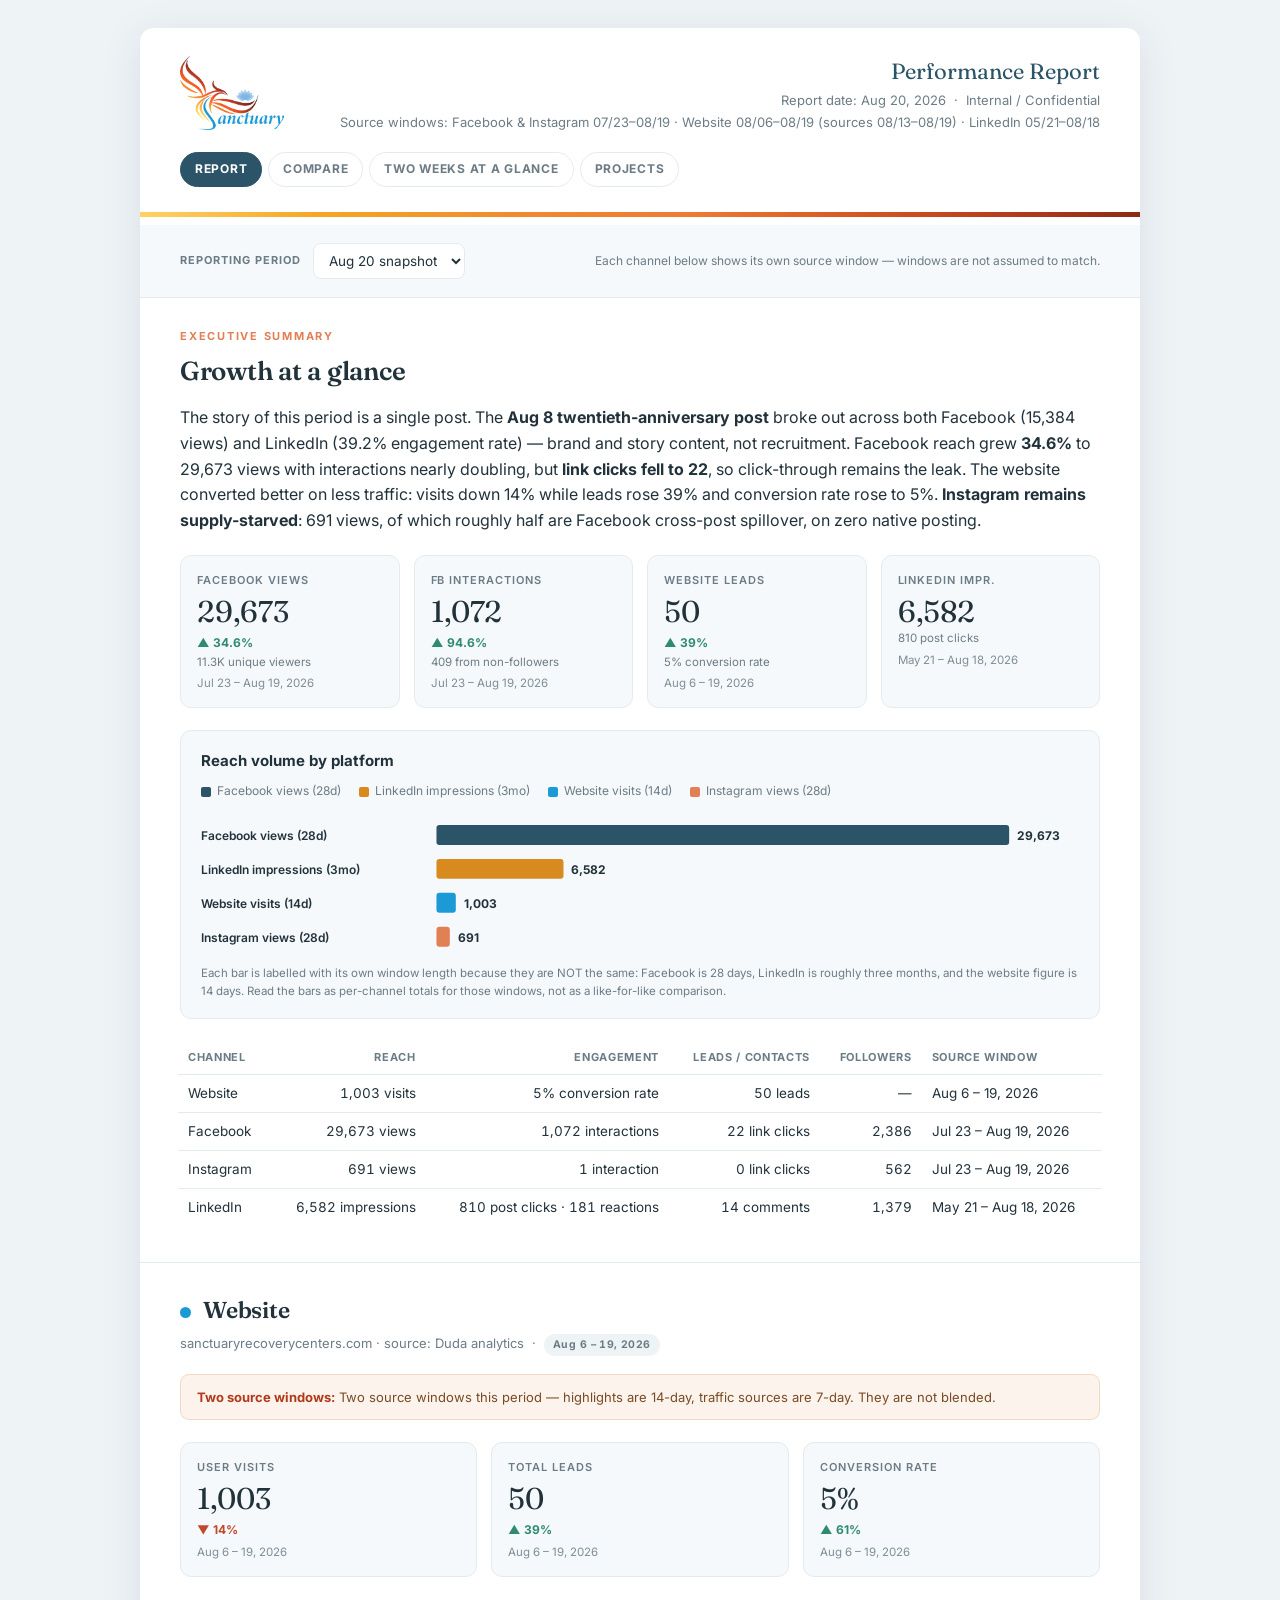
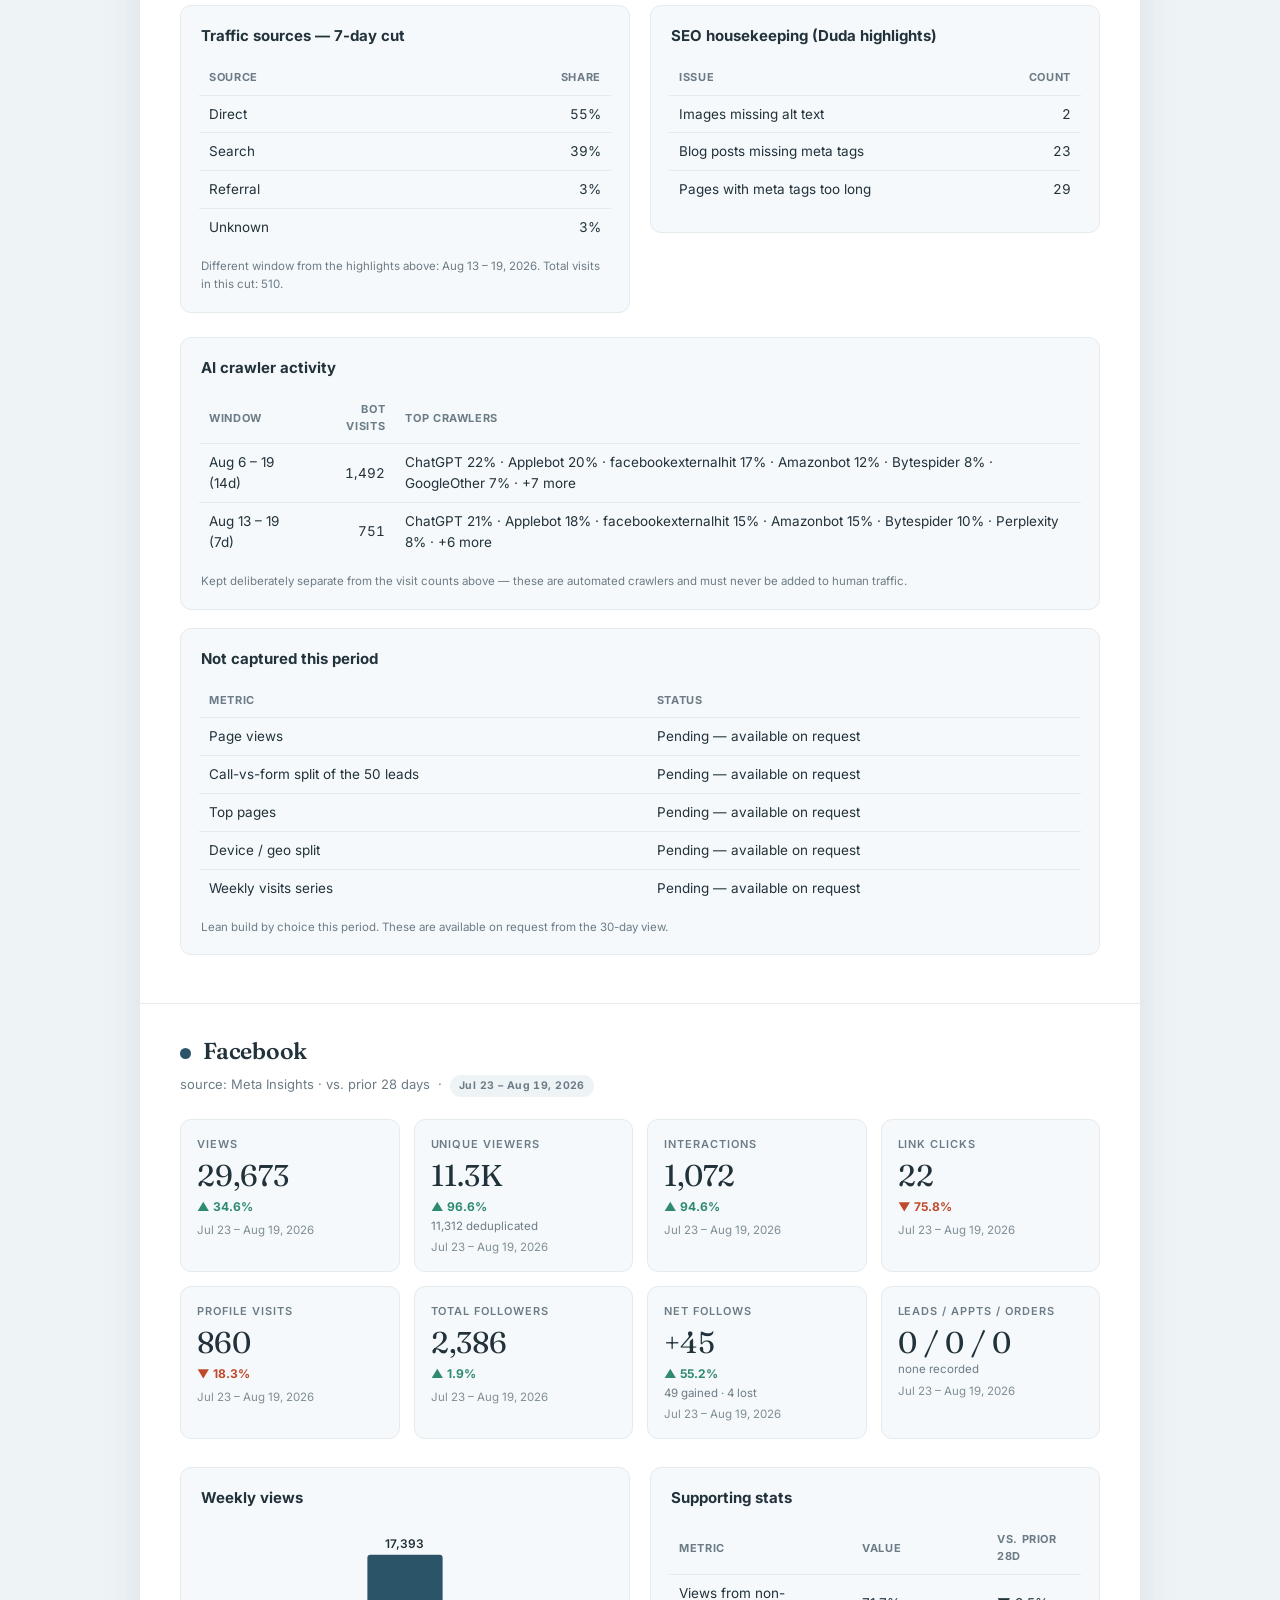
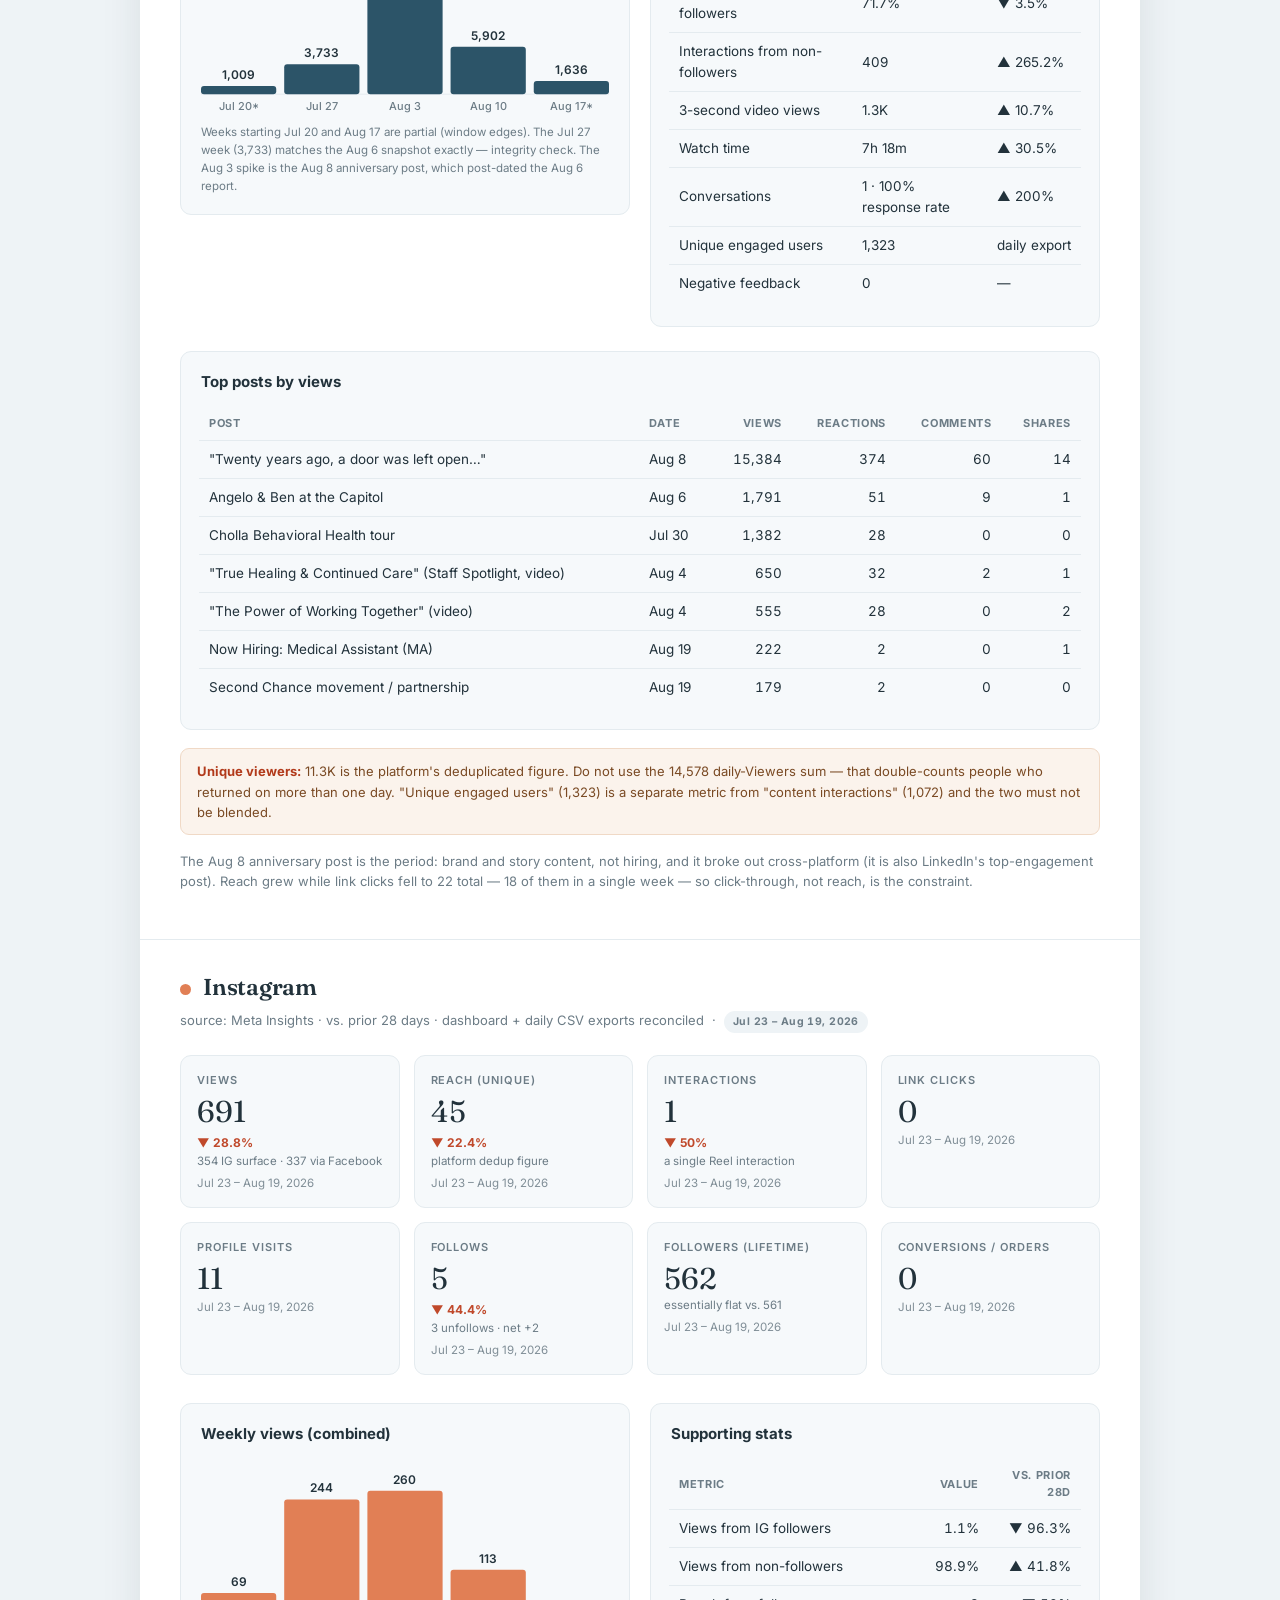
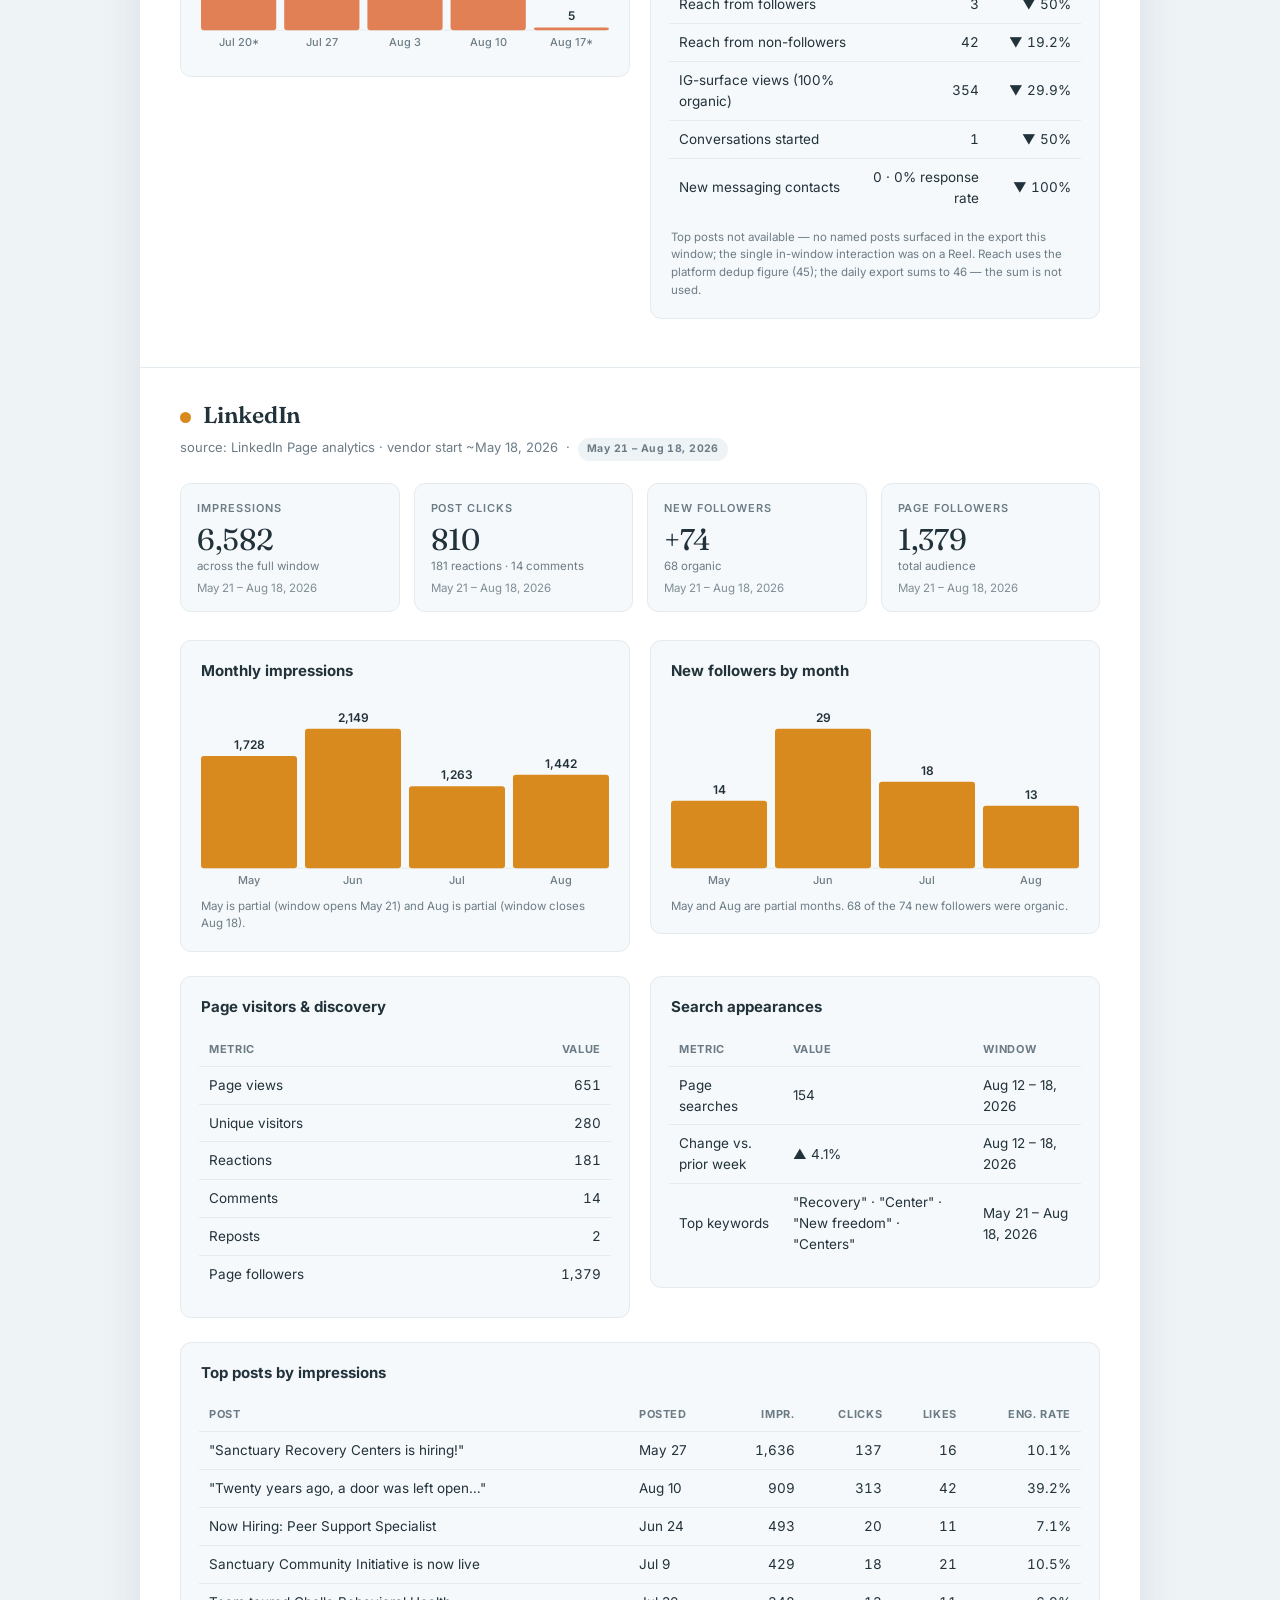
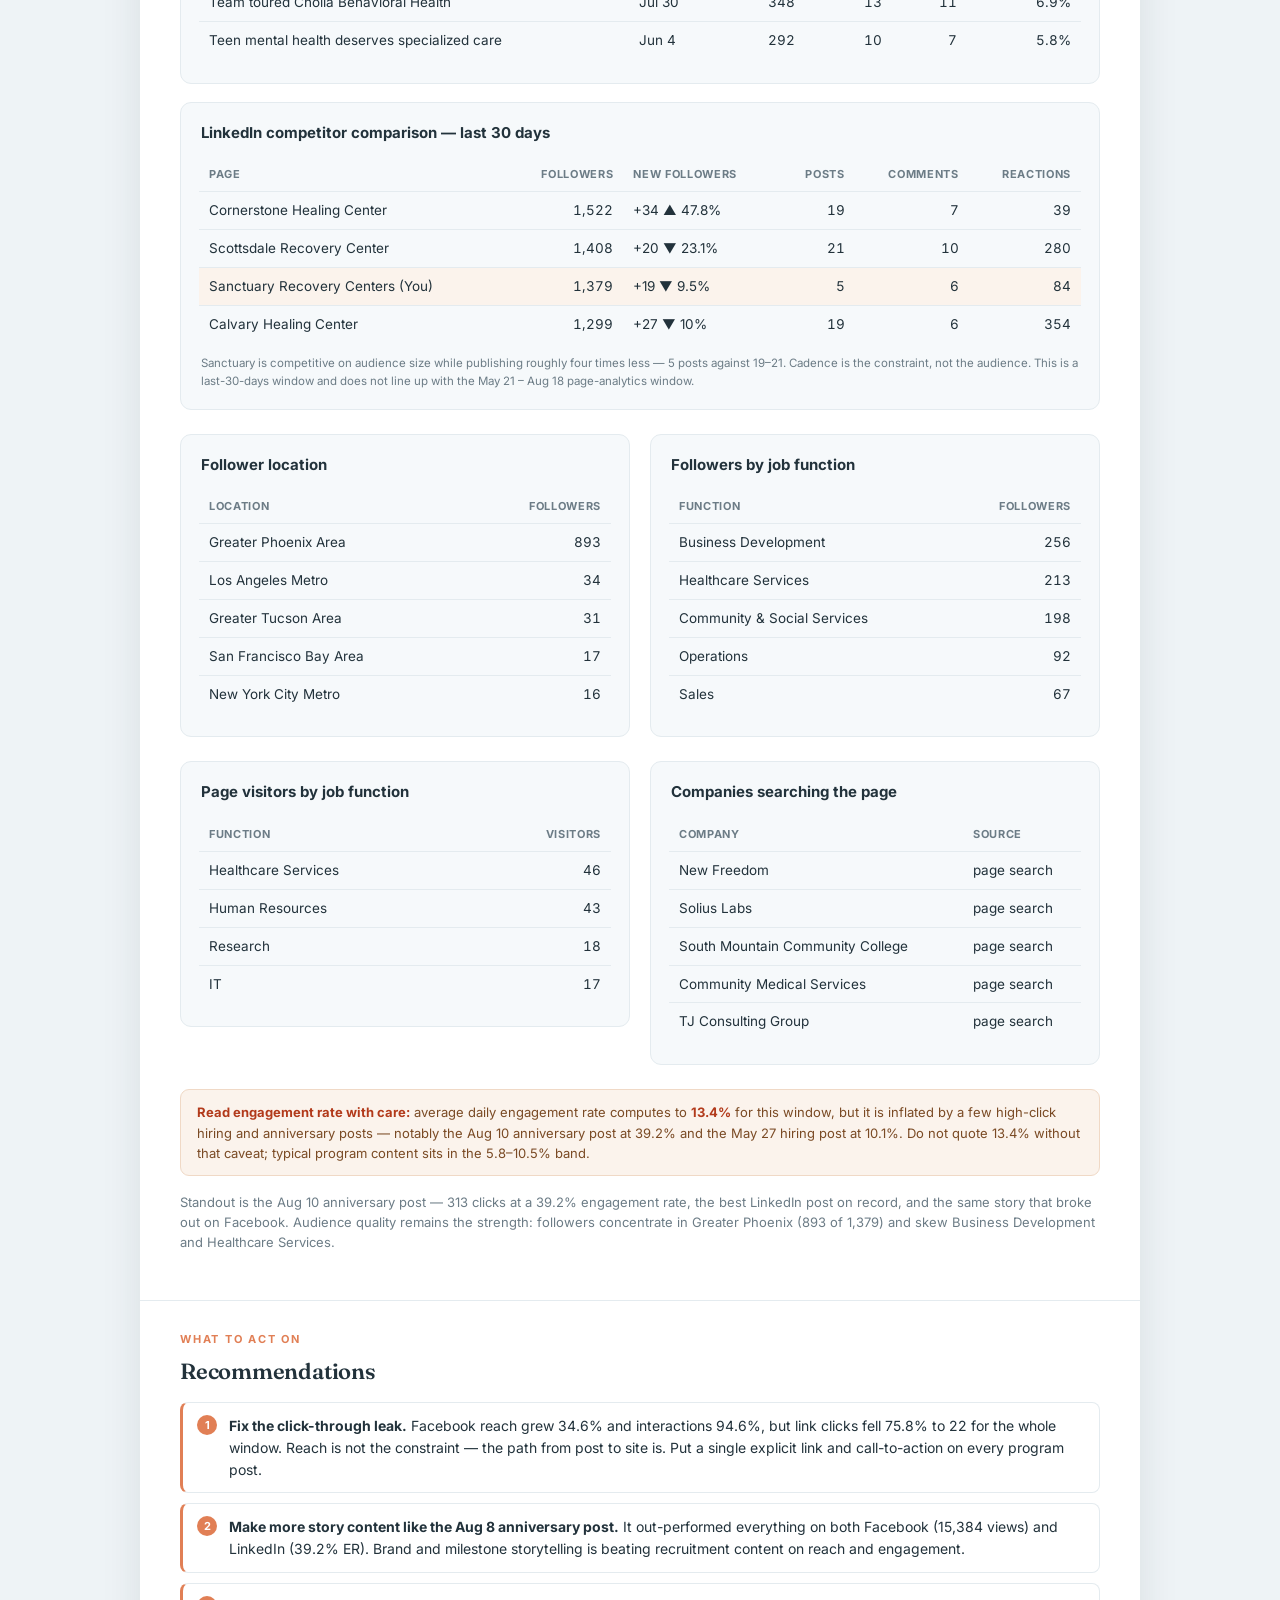
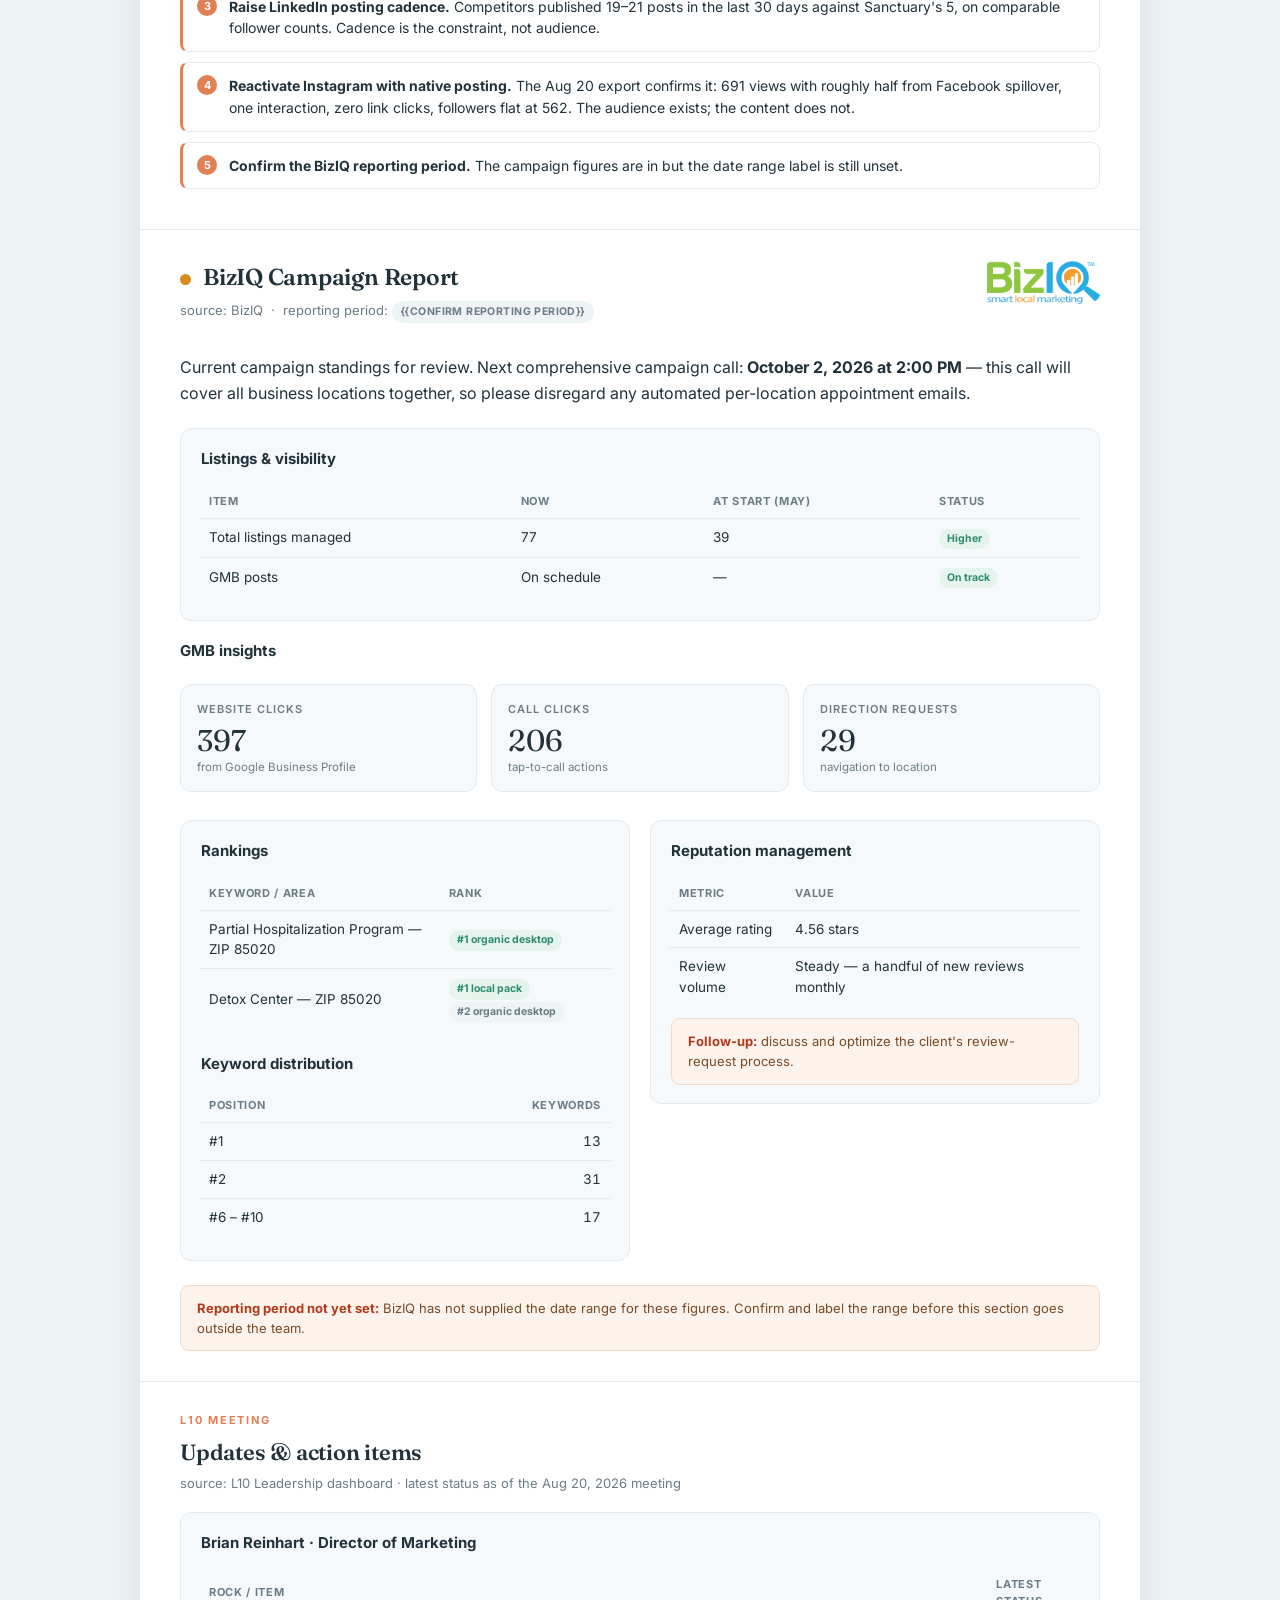
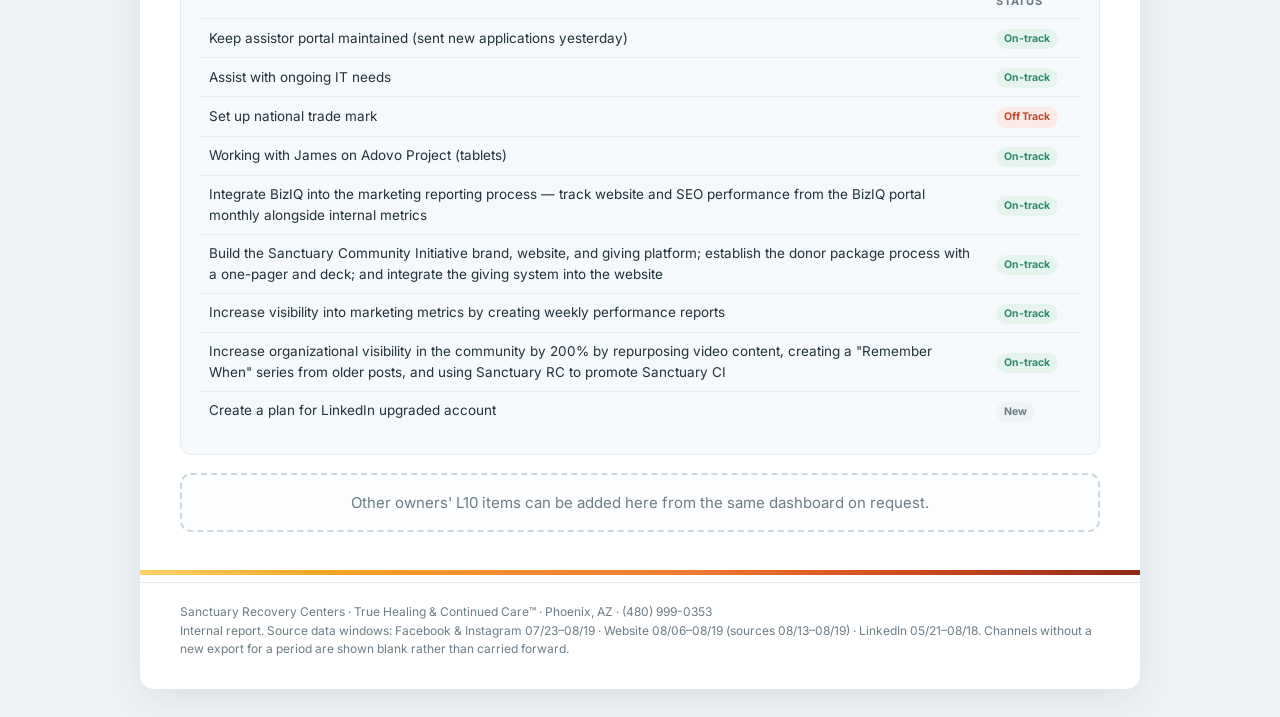
==== index.html @ 56aa2cde "Initial commit" ====
<!DOCTYPE html>
<html lang="en"><head><meta charset="utf-8">
<meta name="viewport" content="width=device-width, initial-scale=1">
<title>Sanctuary Recovery Centers — Performance Report</title>
<link rel="preconnect" href="https://fonts.googleapis.com">
<link href="https://fonts.googleapis.com/css2?family=Fraunces:opsz,wght@9..144,500;9..144,600&family=Inter:wght@400;500;600;700&display=swap" rel="stylesheet">
<link rel="stylesheet" href="report.css">
</head>
<body><div class="sheet" id="sheet"></div>
<script src="data.js"></script>
<script src="ui.js"></script>
<script>
/* ── channel section renderers ───────────────────────────────────────── */
function renderWebsite(c) {
  var meta = CHANNEL_META.website;
  if (!c.measured) { return mutedSection('website', c); }
  var s = '<section>' + sechead(meta.name, meta.color, c.source, c.window) +
    (c.windowNote ? '<div class="warn" style="margin:0 0 16px"><b>Two source windows:</b> ' + esc(c.windowNote) + '</div>' : '') +
    kpis(c.kpis, c.kpis.length === 3 ? 3 : null);

  if (c.weekly) {
    s += grid2(
      card(c.weekly.title, vbar(c.weekly.series, meta.color, chartW(true)), c.weekly.note),
      card(c.sources.title, table(c.sources.head, c.sources.rows), c.sources.note)
    );
  } else {
    s += grid2(
      card(c.sources.title, table(c.sources.head, c.sources.rows), c.sources.note),
      card(c.seo.title, table(c.seo.head, c.seo.rows))
    );
  }
  if (c.topPages) { s += card(c.topPages.title, table(c.topPages.head, c.topPages.rows)); }
  if (c.crawlers) { s += card(c.crawlers.title, table(c.crawlers.head, c.crawlers.rows), c.crawlers.note); }
  if (c.pending) {
    s += card('Not captured this period',
      table(['Metric', 'Status'], c.pending.map(function (x) { return [x, 'Pending — available on request']; })),
      c.pendingNote);
  }
  if (c.footnote) { s += '<p class="sub">' + c.footnote + '</p>'; }
  return s + '</section>';
}

function renderFacebook(c) {
  var meta = CHANNEL_META.facebook;
  if (!c.measured) { return mutedSection('facebook', c); }
  var s = '<section>' + sechead(meta.name, meta.color, c.source, c.window) + kpis(c.kpis);

  s += grid2(
    card(c.weekly.title, vbar(c.weekly.series, meta.color, chartW(true)), c.weekly.note),
    c.formats
      ? card(c.formats.title, hbar(c.formats.series, { barX: c.formats.barX, color: meta.color, W: chartW(true) }), c.formats.note)
      : card(c.supporting.title, table(c.supporting.head, c.supporting.rows))
  );
  s += c.peers
    ? grid2(card(c.topPosts.title, table(c.topPosts.head, c.topPosts.rows)),
            card(c.peers.title, table(c.peers.head, c.peers.rows), c.peers.note))
    : card(c.topPosts.title, table(c.topPosts.head, c.topPosts.rows));
  if (c.warn) { s += '<div class="warn">' + c.warn + '</div>'; }
  if (c.footnote) { s += '<p class="sub" style="margin-top:16px">' + c.footnote + '</p>'; }
  return s + '</section>';
}

function renderInstagram(c) {
  var meta = CHANNEL_META.instagram;
  if (!c.measured) { return mutedSection('instagram', c); }
  return '<section>' + sechead(meta.name, meta.color, c.source, c.window) +
    kpis(c.kpis) +
    grid2(
      card(c.weekly.title, vbar(c.weekly.series, meta.color, chartW(true))),
      card(c.viewSources.title, table(c.viewSources.head, c.viewSources.rows), c.viewSources.note)
    ) +
  '</section>';
}

function renderLinkedIn(c) {
  var meta = CHANNEL_META.linkedin;
  if (!c.measured) { return mutedSection('linkedin', c); }
  var s = '<section>' + sechead(meta.name, meta.color, c.source, c.window) + kpis(c.kpis);

  if (c.weekly) {
    s += grid2(card(c.weekly.title, vbar(c.weekly.series, meta.color, chartW(true)), c.weekly.note),
               card(c.visitors.title, table(c.visitors.head, c.visitors.rows)));
  } else if (c.monthly) {
    s += grid2(card(c.monthly.title, vbar(c.monthly.series, meta.color, chartW(true)), c.monthly.note),
               card(c.monthlyFollowers.title, vbar(c.monthlyFollowers.series, meta.color, chartW(true)), c.monthlyFollowers.note));
    s += grid2(card(c.visitors.title, table(c.visitors.head, c.visitors.rows)),
               card(c.search.title, table(c.search.head, c.search.rows)));
  }

  s += card(c.topPosts.title, table(c.topPosts.head, c.topPosts.rows));

  if (c.showCompetitors) {
    s += card(COMPETITORS.title + ' — ' + COMPETITORS.window,
      table(COMPETITORS.head, COMPETITORS.rows, { highlight: COMPETITORS.youIndex }),
      COMPETITORS.note);
  }

  if (c.industry) {
    s += grid2(card(c.industry.title, table(c.industry.head, c.industry.rows)),
               card(c.location.title, table(c.location.head, c.location.rows)));
  } else {
    s += grid2(card(c.location.title, table(c.location.head, c.location.rows)),
               card(c.jobFunction.title, table(c.jobFunction.head, c.jobFunction.rows)));
    s += grid2(card(c.visitorFunction.title, table(c.visitorFunction.head, c.visitorFunction.rows)),
               card(c.searchingCompanies.title, table(c.searchingCompanies.head, c.searchingCompanies.rows)));
  }
  if (c.warn) { s += '<div class="warn">' + c.warn + '</div>'; }
  if (c.footnote) { s += '<p class="sub" style="margin-top:16px">' + c.footnote + '</p>'; }
  return s + '</section>';
}

function mutedSection(key, c) {
  var meta = CHANNEL_META[key];
  return '<section class="muted">' +
    '<div class="sechead"><span class="dot" style="background:' + meta.color + '"></span><h2>' + meta.name + '</h2></div>' +
    '<p class="sub">' + (c.pending ? 'Verified export pending' : 'No export available for this reporting period') + '</p>' +
    (c.pending ? pendingExport(c.plannedWindow, c.lastWindow) : noExport(c.lastWindow)) +
  '</section>';
}

/* ── executive summary ───────────────────────────────────────────────── */
function renderSummary(snap) {
  var s = snap.summary;
  var legend = '<div class="legend">';
  s.reach.forEach(function (d) { legend += '<span><i style="background:' + d.color + '"></i>' + esc(d.label) + '</span>'; });
  legend += '</div>';

  return '<section>' +
    '<div class="eyebrow">Executive summary</div>' +
    '<h2 style="font-size:26px;margin:6px 0 0">Growth at a glance</h2>' +
    '<p class="lead">' + s.lead + '</p>' +
    kpis(s.kpis) +
    '<div class="card"><h3>Reach volume by platform</h3>' + legend + hbar(s.reach, { barX: 150, W: chartW(false) }) +
      (s.reachNote ? '<p class="note" style="font-size:11.5px;color:var(--muted);margin:6px 0 0">' + s.reachNote + '</p>' : '') +
    '</div>' +
    table(s.rollup.head, s.rollup.rows, { numeric: function (i) { return i > 0 && i < 5; } }) +
  '</section>';
}

function renderRecommendations(snap) {
  var s = '<section><div class="eyebrow">What to act on</div>' +
          '<h2 style="font-size:22px;margin:6px 0 14px">Recommendations</h2><ol class="flags">';
  snap.recommendations.forEach(function (r) { s += '<li>' + r + '</li>'; });
  return s + '</ol></section>';
}

/* ── BizIQ campaign report (vendor report — not period-scoped) ───────── */
function renderBizIQ() {
  var B = BIZIQ;
  return '<section>' +
  '<div style="display:flex;align-items:flex-start;justify-content:space-between;gap:20px;flex-wrap:wrap">' +
    '<div>' +
      '<div class="sechead"><span class="dot" style="background:var(--gold)"></span><h2>' + esc(B.title) + '</h2></div>' +
      '<p class="sub">' + esc(B.source) + ' &nbsp;·&nbsp; reporting period: <span class="win-chip">' + esc(B.window) + '</span></p>' +
    '</div>' +
    '<img src="logo.png" alt="BizIQ — smart local marketing" style="height:44px;width:auto;display:block;flex:0 0 auto">' +
  '</div>' +
  '<p class="lead">' + B.intro + '</p>' +
  card(B.listings.title, table(B.listings.head, B.listings.rows)) +
  '<h3 style="font-size:15px;margin:18px 0 0;font-family:Inter,sans-serif;font-weight:700;letter-spacing:0">GMB insights</h3>' +
  kpis(B.gmb, 3) +
  grid2(
    '<div class="card"><h3>' + esc(B.rankings.title) + '</h3>' +
      table(B.rankings.head, B.rankings.rows, { numeric: function () { return false; } }) +
      '<h3 style="margin-top:16px">' + esc(B.distribution.title) + '</h3>' +
      table(B.distribution.head, B.distribution.rows) +
    '</div>',
    '<div class="card"><h3>' + esc(B.reputation.title) + '</h3>' +
      table(B.reputation.head, B.reputation.rows) +
      '<div class="warn">' + B.followUp + '</div>' +
    '</div>'
  ) +
  '<div class="warn">' + B.warn + '</div>' +
  '</section>';
}

function renderL10() {
  return '<section><div class="eyebrow">L10 meeting</div>' +
    '<h2 style="font-size:22px;margin:6px 0 4px">Updates &amp; action items</h2>' +
    '<p class="sub">' + esc(L10.source) + '</p>' +
    card(L10.owner, table(L10.head, L10.rows, { numeric: function () { return false; } })) +
    '<div class="placeholder" style="padding:16px">Other owners\' L10 items can be added here from the same dashboard on request.</div>' +
  '</section>';
}

/* ── period selector + full render ───────────────────────────────────── */
function periodBar(currentId) {
  var s = '<div class="periodbar"><label for="period">Reporting period</label>' +
          '<select id="period" aria-label="Reporting period">';
  REPORT_ORDER.forEach(function (id) {
    s += '<option value="' + id + '"' + (id === currentId ? ' selected' : '') + '>' + esc(REPORTS[id].label) + '</option>';
  });
  s += '</select><span class="meta">Each channel below shows its own source window — windows are not assumed to match.</span></div>';
  return s;
}

function render(id) {
  _current = id;
  var snap = REPORTS[id];
  var ch = snap.channels;
  document.getElementById('sheet').innerHTML =
    pageHeader('Performance Report',
      'Report date: ' + esc(snap.reportDate) + ' &nbsp;·&nbsp; Internal / Confidential',
      'Source windows: ' + esc(snap.dataLine), 'report') +
    periodBar(id) +
    renderSummary(snap) +
    renderWebsite(ch.website) +
    renderFacebook(ch.facebook) +
    renderInstagram(ch.instagram) +
    renderLinkedIn(ch.linkedin) +
    renderRecommendations(snap) +
    renderBizIQ() +
    renderL10() +
    pageFooter(snap.dataLine);

  applyDataLabels();
  document.getElementById('period').addEventListener('change', function () {
    render(this.value);
    document.getElementById('period').focus();
  });
  document.title = 'Sanctuary Recovery Centers — ' + snap.label;
}

var _current = REPORT_ORDER[0], _w = 0, _t;
function renderCurrent() { _w = chartW(false); render(_current); }
window.addEventListener('resize', function () {
  clearTimeout(_t);
  _t = setTimeout(function () { if (chartW(false) !== _w) { renderCurrent(); } }, 180);
});
renderCurrent();
</script>
</body></html>
---- report.css ----
:root{--blue:#1C9AD6;--teal:#2C5468;--coral:#E17F55;--gold:#D98A1F;--ink:#22323B;--muted:#6C7C86;--line:#E4EBEF;--paper:#F6F9FB}
*{box-sizing:border-box}
body{margin:0;background:#eef3f6;color:var(--ink);
 font-family:Inter,-apple-system,BlinkMacSystemFont,"Segoe UI",Roboto,sans-serif;
 font-size:15px;line-height:1.55;-webkit-font-smoothing:antialiased}
.sheet{max-width:1000px;margin:28px auto;background:#fff;border-radius:14px;overflow:hidden;
 box-shadow:0 8px 40px rgba(34,50,59,.10)}
h1,h2,h3{font-family:Fraunces,Georgia,"Times New Roman",serif;font-weight:600;letter-spacing:-.01em}
.phoenix{height:5px;border:0;
 background:linear-gradient(90deg,#FFD166 0%,#F5A623 18%,#F08A2E 38%,#EE7A33 55%,#D65521 72%,#B23A1B 88%,#8C2A14 100%);
 background-size:100% 100%}
/* header */
header{padding:26px 40px 20px;display:flex;align-items:center;justify-content:space-between;gap:24px;flex-wrap:wrap}
header img{height:74px;width:auto}
.rtitle{text-align:right}
.rtitle .k{font-family:Fraunces,serif;font-size:22px;color:var(--teal)}
.rtitle .s{color:var(--muted);font-size:13px;margin-top:2px}
.eyebrow{text-transform:uppercase;letter-spacing:.16em;font-size:11px;font-weight:700;color:var(--coral)}
/* sections */
section{padding:30px 40px}
section+section{border-top:1px solid var(--line)}
.sechead{display:flex;align-items:baseline;gap:12px;margin:0 0 4px}
.sechead h2{font-size:23px;margin:0}
.dot{width:11px;height:11px;border-radius:50%;display:inline-block}
.sub{color:var(--muted);font-size:13px;margin:0 0 18px}
p.lead{font-size:16px;line-height:1.6;margin:14px 0 22px}
/* kpi cards */
.kpis{display:grid;grid-template-columns:repeat(4,1fr);gap:14px;margin:22px 0}
.kpi{background:var(--paper);border:1px solid var(--line);border-radius:11px;padding:16px 16px 14px}
.kpi .lab{font-size:11px;text-transform:uppercase;letter-spacing:.09em;color:var(--muted);font-weight:600}
.kpi .num{font-family:Fraunces,serif;font-size:30px;line-height:1.1;margin:6px 0 2px}
.chg{font-size:12px;font-weight:700}
.kpi .note{font-size:11.5px;color:var(--muted)}
/* charts */
.chart{width:100%;height:auto;display:block;margin:6px 0 4px}
.bval{font:600 12px Inter,sans-serif;fill:var(--ink)}
.blab{font:500 11px Inter,sans-serif;fill:var(--muted)}
.hlab{font:600 12px Inter,sans-serif;fill:var(--ink)}
.hval{font:700 12px Inter,sans-serif;fill:var(--ink)}
.card{background:var(--paper);border:1px solid var(--line);border-radius:11px;padding:18px 20px;margin:6px 0 18px}
.card h3{font-size:15px;margin:0 0 10px;font-family:Inter,sans-serif;font-weight:700;letter-spacing:0}
.grid2{display:grid;grid-template-columns:1fr 1fr;gap:20px;align-items:start}
/* tables */
table{width:100%;border-collapse:collapse;font-size:13.5px;margin:4px 0 6px}
th,td{text-align:left;padding:8px 10px;border-bottom:1px solid var(--line)}
th{font-size:11px;text-transform:uppercase;letter-spacing:.06em;color:var(--muted);font-weight:700}
td.n,th.n{text-align:right;font-variant-numeric:tabular-nums}
tr:last-child td{border-bottom:0}
.tw{overflow-x:auto;-webkit-overflow-scrolling:touch;margin:0 -2px}
tbody tr:hover{background:#fafcfd}
.tag{display:inline-block;font-size:10.5px;font-weight:700;padding:2px 8px;border-radius:20px}
.tag.hi{background:#e6f4ee;color:#2E8B6F} .tag.lo{background:#fbeae6;color:#C0492B} .tag.eq{background:#eef3f6;color:var(--muted)}
/* callouts */
.flags{list-style:none;padding:0;margin:8px 0 0;counter-reset:f}
.flags li{position:relative;padding:12px 14px 12px 46px;border:1px solid var(--line);border-left:3px solid var(--coral);
 border-radius:8px;margin-bottom:10px;background:#fff;font-size:14px}
.flags li::before{counter-increment:f;content:counter(f);position:absolute;left:14px;top:12px;
 width:20px;height:20px;border-radius:50%;background:var(--coral);color:#fff;font:700 11px Inter;display:flex;align-items:center;justify-content:center}
.warn{background:#fbf3ec;border:1px solid #f0d9c6;border-radius:9px;padding:12px 16px;font-size:13px;color:#7a4a24;margin-top:6px}
.warn b{color:#B23A1B}
.legend{display:flex;gap:18px;font-size:12px;color:var(--muted);margin:2px 0 14px}
.legend span{display:inline-flex;align-items:center;gap:6px}
.legend i{width:10px;height:10px;border-radius:2px;display:inline-block}
.placeholder{border:2px dashed #cbd8df;border-radius:11px;padding:26px;text-align:center;color:var(--muted);background:#fbfdfe}
footer{padding:20px 40px 30px;color:var(--muted);font-size:12px;border-top:1px solid var(--line)}
@media (max-width:720px){.kpis{grid-template-columns:1fr 1fr;gap:10px}.grid2{grid-template-columns:1fr}section,header{padding-left:20px;padding-right:20px}header{justify-content:flex-start}header img{height:60px}.rtitle{text-align:left}h2{font-size:21px !important}p.lead{font-size:15px}/* tables: never clip; scroll horizontally, no cramped wrapping */.tw table{white-space:nowrap;width:auto;min-width:100%}th,td{padding:8px 11px;font-size:12.5px}.kpi .num{font-size:26px}}@media (max-width:400px){.kpis{grid-template-columns:1fr}}

@media(max-width:560px){
 .tw{overflow:visible;margin:0}
 table,tbody,tr,td{display:block;width:100%}
 thead{position:absolute;left:-9999px}
 tr{border:1px solid var(--line);border-radius:9px;margin:0 0 10px;background:#fff;overflow:hidden}
 td{display:flex;justify-content:space-between;gap:14px;align-items:baseline;text-align:right;
    border:0;border-bottom:1px solid var(--line);padding:9px 14px;font-size:13px;white-space:normal}
 td:last-child{border-bottom:0}
 td::before{content:attr(data-label);font-weight:700;color:var(--muted);text-transform:uppercase;
    font-size:10px;letter-spacing:.05em;text-align:left;flex:0 0 auto;align-self:center}
 td:not([data-label])::before{content:""}
}
@media print{body{background:#fff}.sheet{box-shadow:none;margin:0;max-width:none}section{break-inside:avoid}}

/* ── multi-period site additions ─────────────────────────────── */
/* top nav */
.topnav{display:flex;gap:6px;align-items:center;padding:0 40px 18px;flex-wrap:wrap}
.topnav a{font-size:12px;font-weight:700;letter-spacing:.06em;text-transform:uppercase;text-decoration:none;
 color:var(--muted);padding:7px 14px;border-radius:20px;border:1px solid var(--line);background:#fff}
.topnav a:hover{color:var(--teal);border-color:#cfdbe2}
.topnav a[aria-current="page"]{color:#fff;background:var(--teal);border-color:var(--teal)}
/* period selector */
.periodbar{display:flex;align-items:center;gap:12px;flex-wrap:wrap;padding:18px 40px;
 background:var(--paper);border-bottom:1px solid var(--line)}
.periodbar label{font-size:11px;text-transform:uppercase;letter-spacing:.09em;color:var(--muted);font-weight:700}
select{font-family:inherit;font-size:13.5px;color:var(--ink);background:#fff;border:1px solid var(--line);
 border-radius:8px;padding:8px 11px;min-width:150px;max-width:100%}
select:focus{outline:2px solid var(--blue);outline-offset:1px}
.periodbar .meta{font-size:12px;color:var(--muted);margin-left:auto}
/* "no new export" muted state */
.noexport{border:2px dashed #cbd8df;border-radius:11px;padding:22px 24px;background:#fbfdfe;color:var(--muted);font-size:13.5px}
.noexport b{display:block;color:var(--teal);font-size:14px;margin-bottom:4px;font-weight:700}
.noexport .win{font-variant-numeric:tabular-nums}
section.muted .sechead h2{color:var(--muted)}
section.muted .dot{opacity:.35}
/* source-window chip shown per channel */
.win-chip{display:inline-block;font-size:10.5px;font-weight:700;letter-spacing:.04em;padding:3px 9px;border-radius:20px;
 background:#eef3f6;color:var(--muted);font-variant-numeric:tabular-nums;white-space:nowrap}
/* compare page controls */
.controls{display:grid;grid-template-columns:repeat(3,1fr);gap:14px;margin:6px 0 4px}
.controls .f{display:flex;flex-direction:column;gap:6px}
.controls label{font-size:11px;text-transform:uppercase;letter-spacing:.09em;color:var(--muted);font-weight:700}
.pointpick{display:flex;flex-wrap:wrap;gap:8px;margin:14px 0 2px}
.pointpick .p{display:inline-flex;align-items:center;gap:7px;font-size:12.5px;background:#fff;border:1px solid var(--line);
 border-radius:20px;padding:6px 12px;cursor:pointer;user-select:none}
.pointpick .p input{accent-color:var(--blue);margin:0}
.pointpick .p.on{border-color:var(--blue);box-shadow:0 0 0 1px var(--blue) inset}
.empty{border:2px dashed #cbd8df;border-radius:11px;padding:26px;text-align:center;color:var(--muted);background:#fbfdfe;font-size:13.5px}
@media (max-width:720px){
 .topnav,.periodbar{padding-left:20px;padding-right:20px}
 .periodbar .meta{margin-left:0;flex-basis:100%}
 .controls{grid-template-columns:1fr}
}

/* ── touch targets ─────────────────────────────────────────────────────
   Touch devices and narrow viewports get 44px-minimum hit areas.        */
@media (max-width:720px), (pointer:coarse) {
  select{min-height:44px;padding:10px 12px;font-size:15px}  /* 15px avoids iOS zoom-on-focus */
  .topnav a{min-height:44px;display:inline-flex;align-items:center;padding:0 16px}
  .pointpick .p{min-height:44px;padding:0 15px;font-size:13.5px}
  .pointpick .p input{width:19px;height:19px}
  .periodbar{padding-top:14px;padding-bottom:14px}
  .periodbar label{flex:0 0 100%}
  .periodbar select{flex:1 1 auto}
}
/* charts render 1:1, so never let one be upscaled past its natural size */
.chart{max-width:100%}

/* ── project tracker ─────────────────────────────────────────────────── */
.addform{display:grid;grid-template-columns:2fr 1fr 1fr 1fr 1fr auto;gap:12px;align-items:end}
.addform .f{display:flex;flex-direction:column;gap:6px}
.addform label{font-size:11px;text-transform:uppercase;letter-spacing:.09em;color:var(--muted);font-weight:700}
.addform input[type=text]{font-family:inherit;font-size:13.5px;color:var(--ink);background:#fff;
 border:1px solid var(--line);border-radius:8px;padding:9px 11px;width:100%}
.addform input[type=text]:focus{outline:2px solid var(--blue);outline-offset:1px}
.btn{font-family:inherit;font-size:13px;font-weight:700;color:#fff;background:var(--teal);border:0;
 border-radius:8px;padding:10px 20px;cursor:pointer;min-height:40px}
.btn:hover{background:#234353}
.btn.ghost{background:transparent;color:#C0492B;border:1px solid var(--line);padding:5px 11px;min-height:0;font-size:11px}
.btn.ghost:hover{background:#fbeae6}
.statsel{font-size:12px;padding:5px 8px;min-width:0;min-height:0;border-radius:7px}
.chips{display:flex;gap:10px;flex-wrap:wrap;margin:14px 0 4px}
.chips .c{font-size:12px;font-weight:700;padding:5px 12px;border-radius:20px;background:var(--paper);border:1px solid var(--line);color:var(--muted)}
@media (max-width:720px), (pointer:coarse){
 .addform{grid-template-columns:1fr}
 .addform input[type=text]{min-height:44px;font-size:15px}
 .btn{min-height:44px}
 .statsel{min-height:38px}
}

/* importance tags */
.tag.hot{background:#fbeae6;color:#C0492B}
.tag.med{background:#fdf3e0;color:#B06F14}
.tag.cold{background:#e8f4fb;color:#17739E}
input[type=date].statsel{font-family:inherit;color:var(--ink);background:#fff;border:1px solid var(--line)}
.addform input[type=date]{font-family:inherit;font-size:13.5px;color:var(--ink);background:#fff;
 border:1px solid var(--line);border-radius:8px;padding:8px 11px;width:100%}
@media (max-width:720px), (pointer:coarse){.addform input[type=date]{min-height:44px;font-size:15px}}
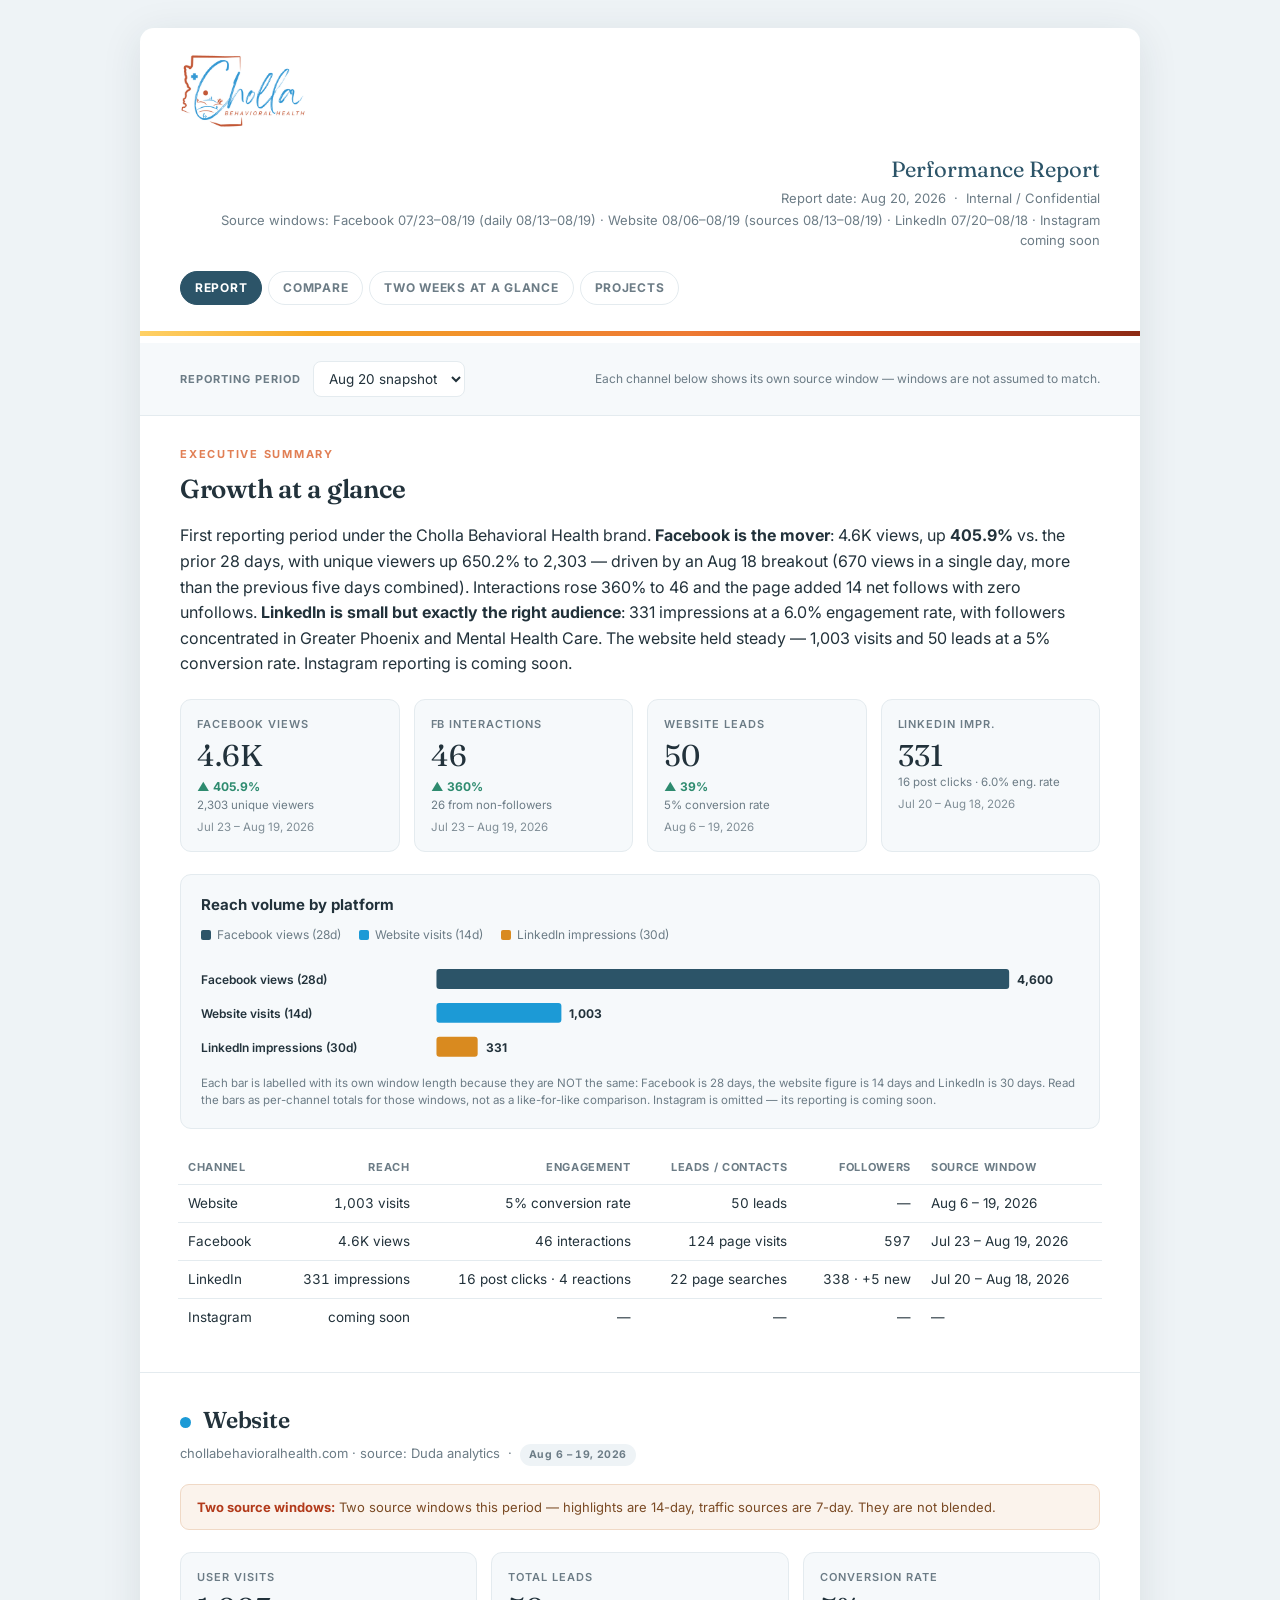
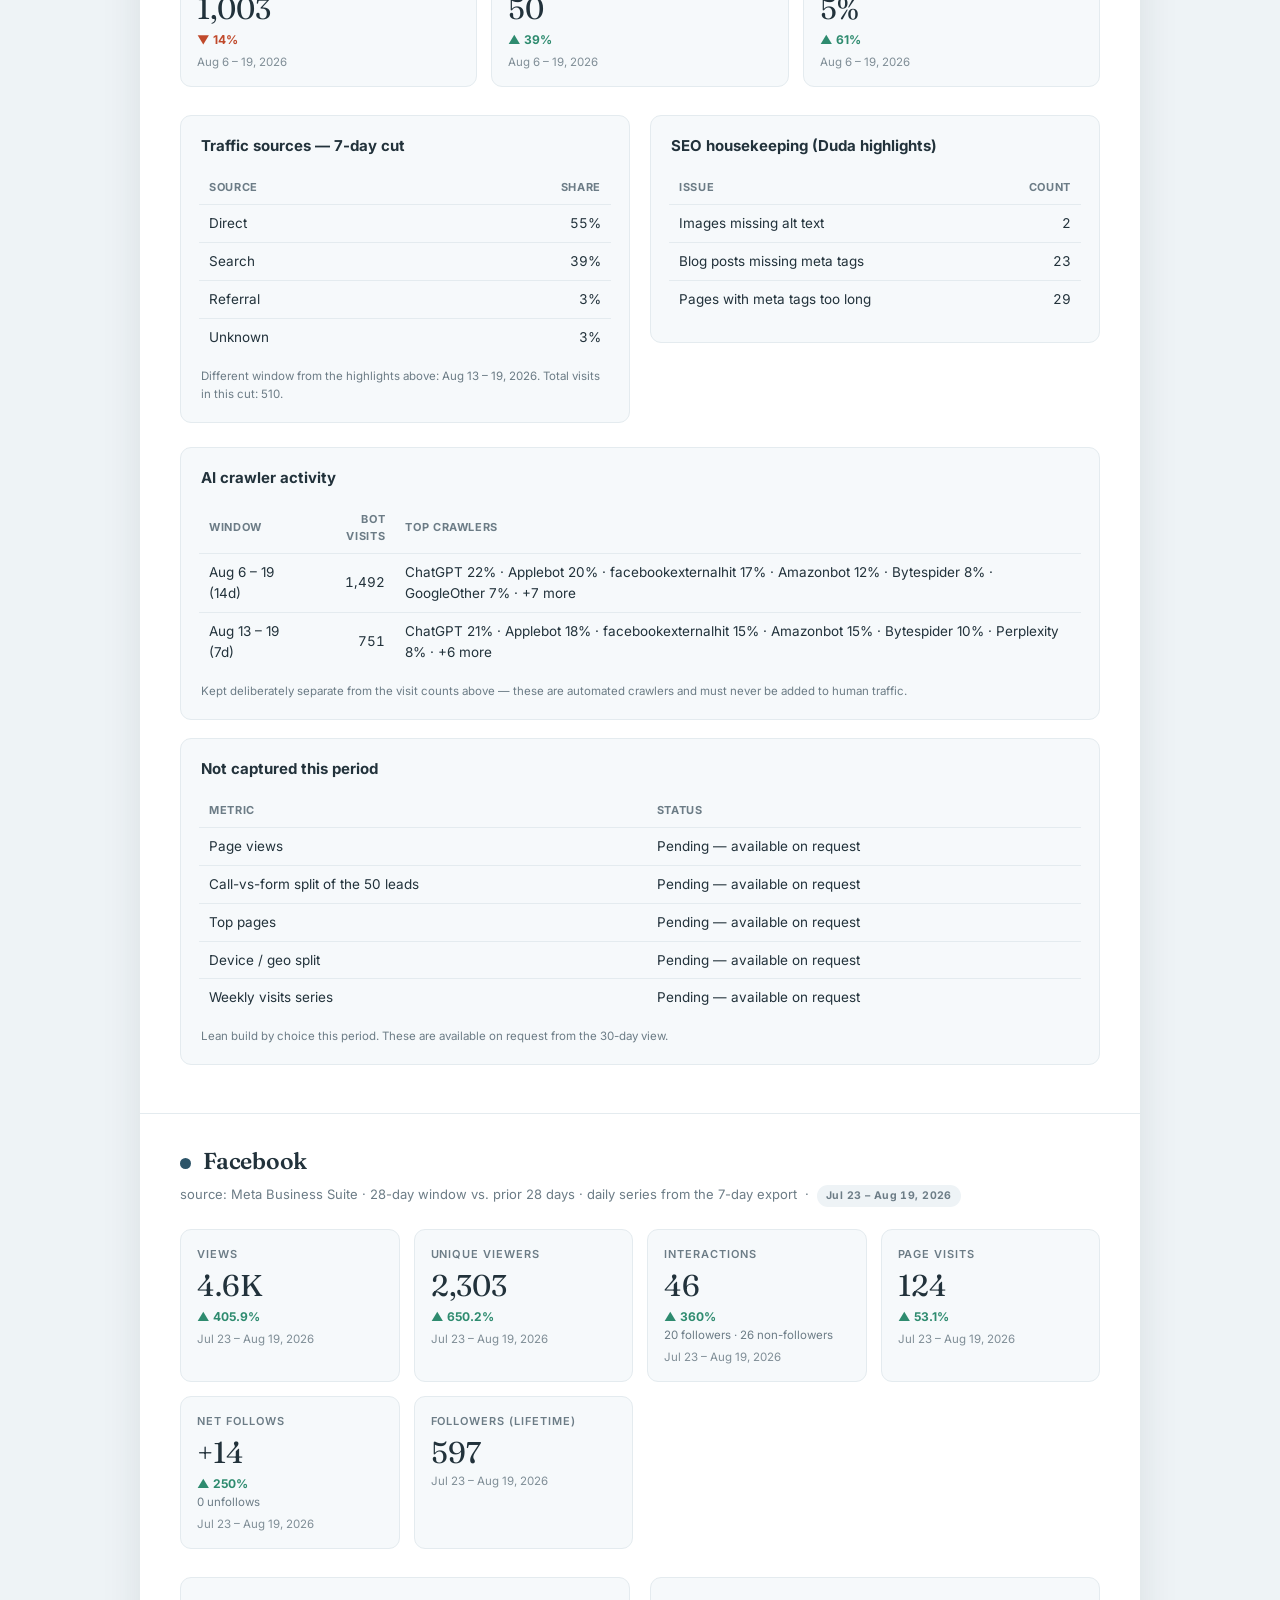
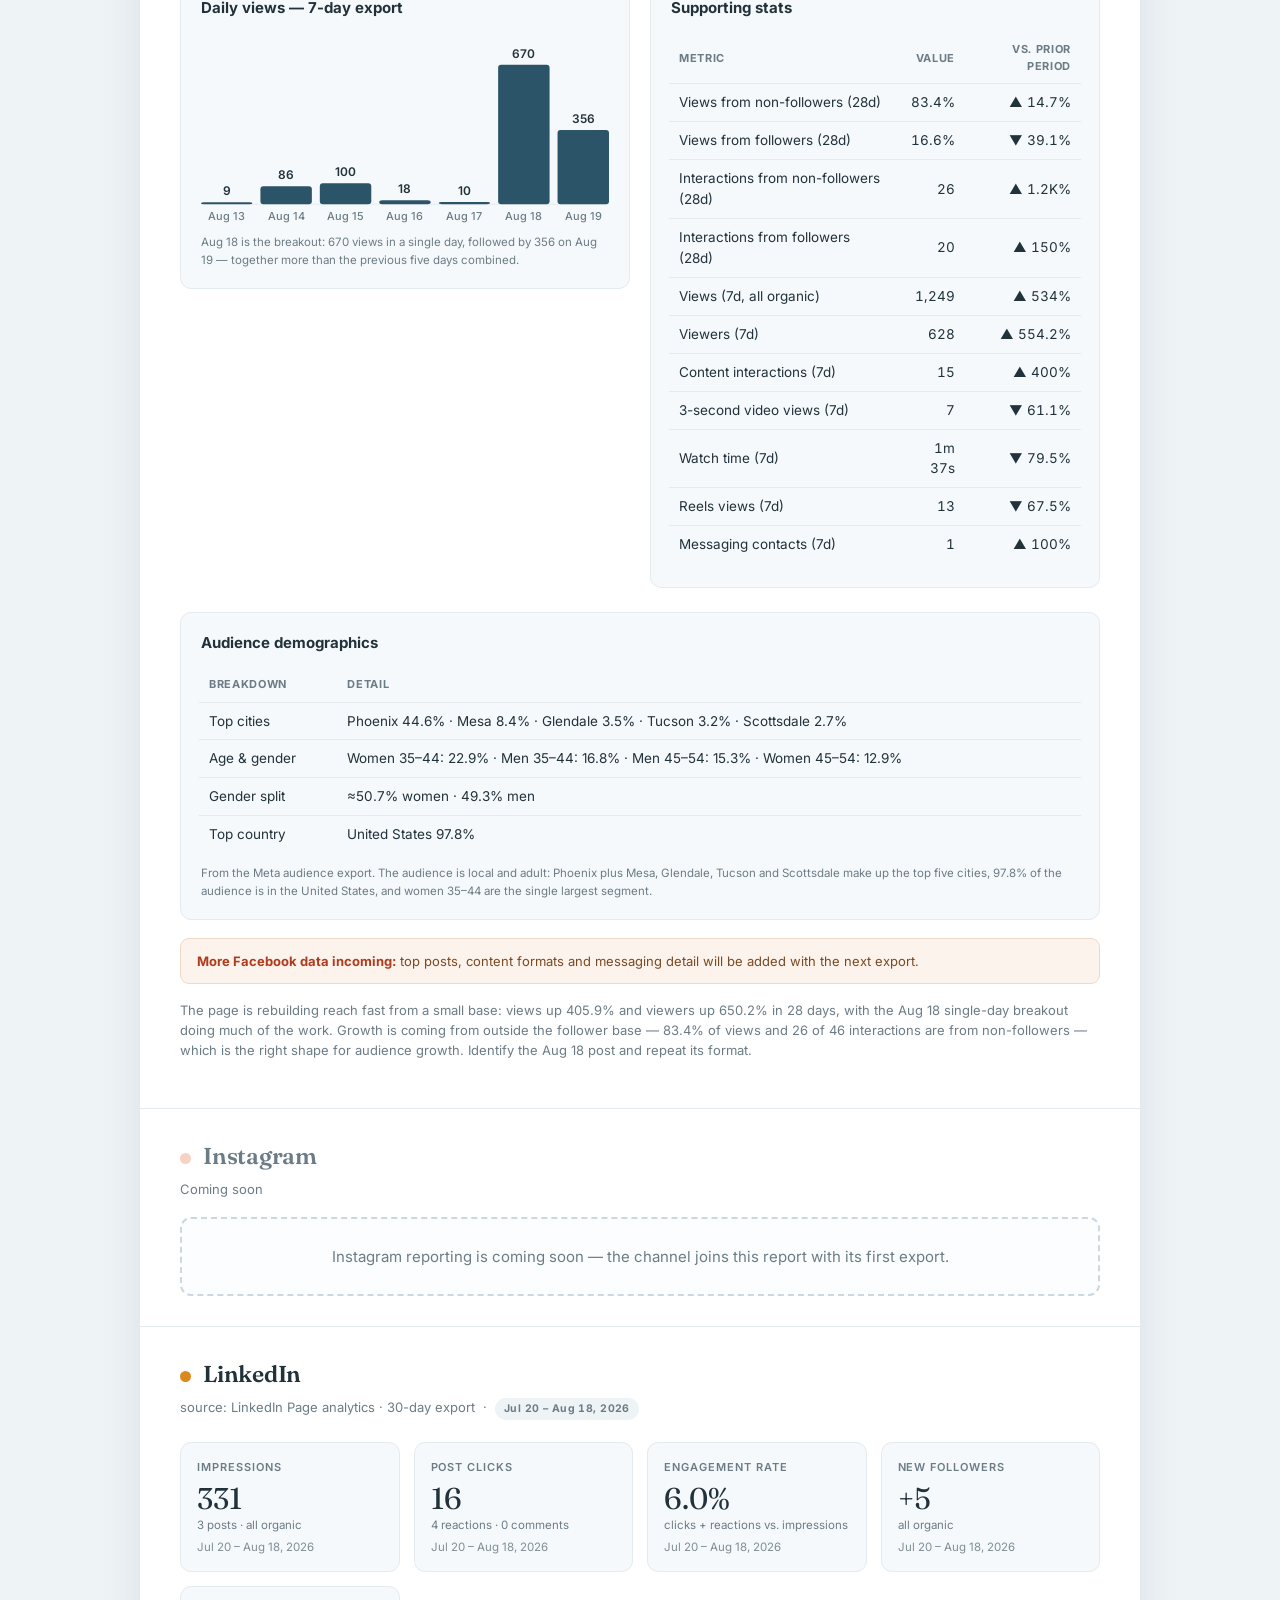
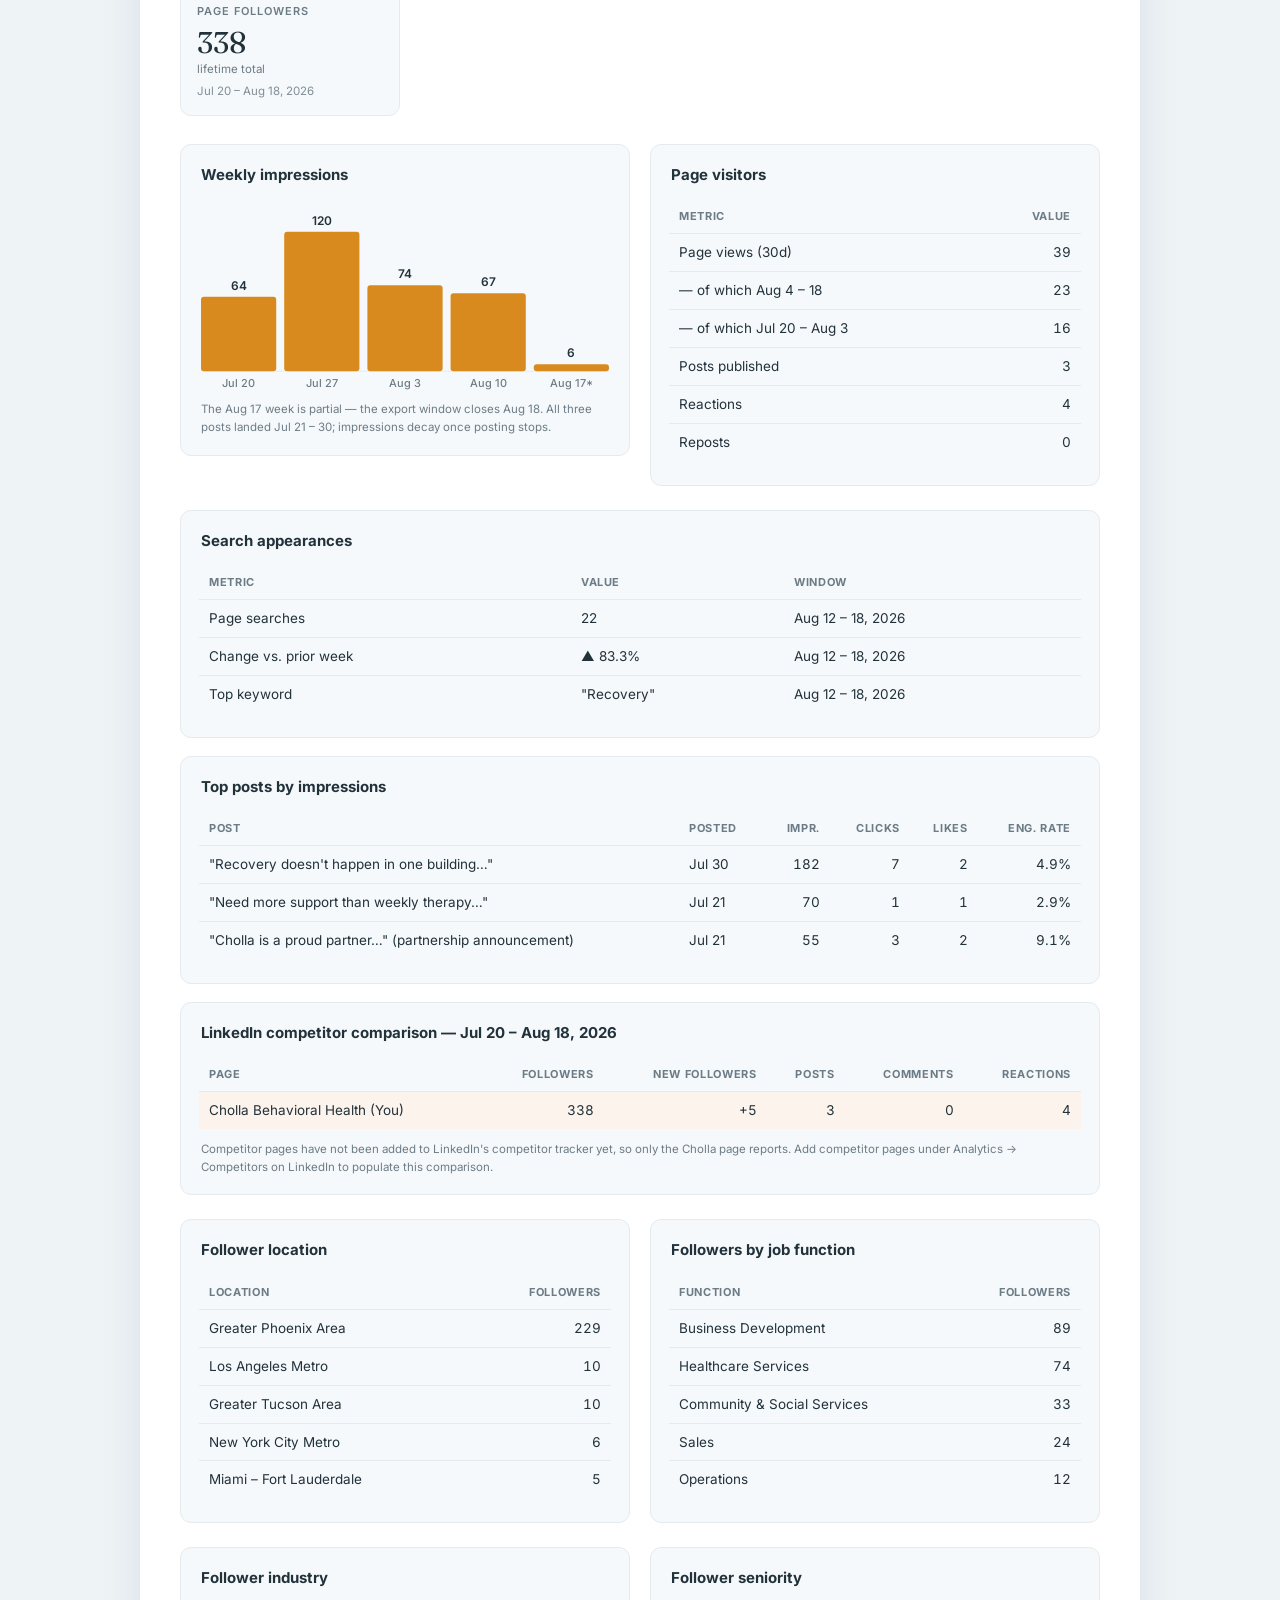
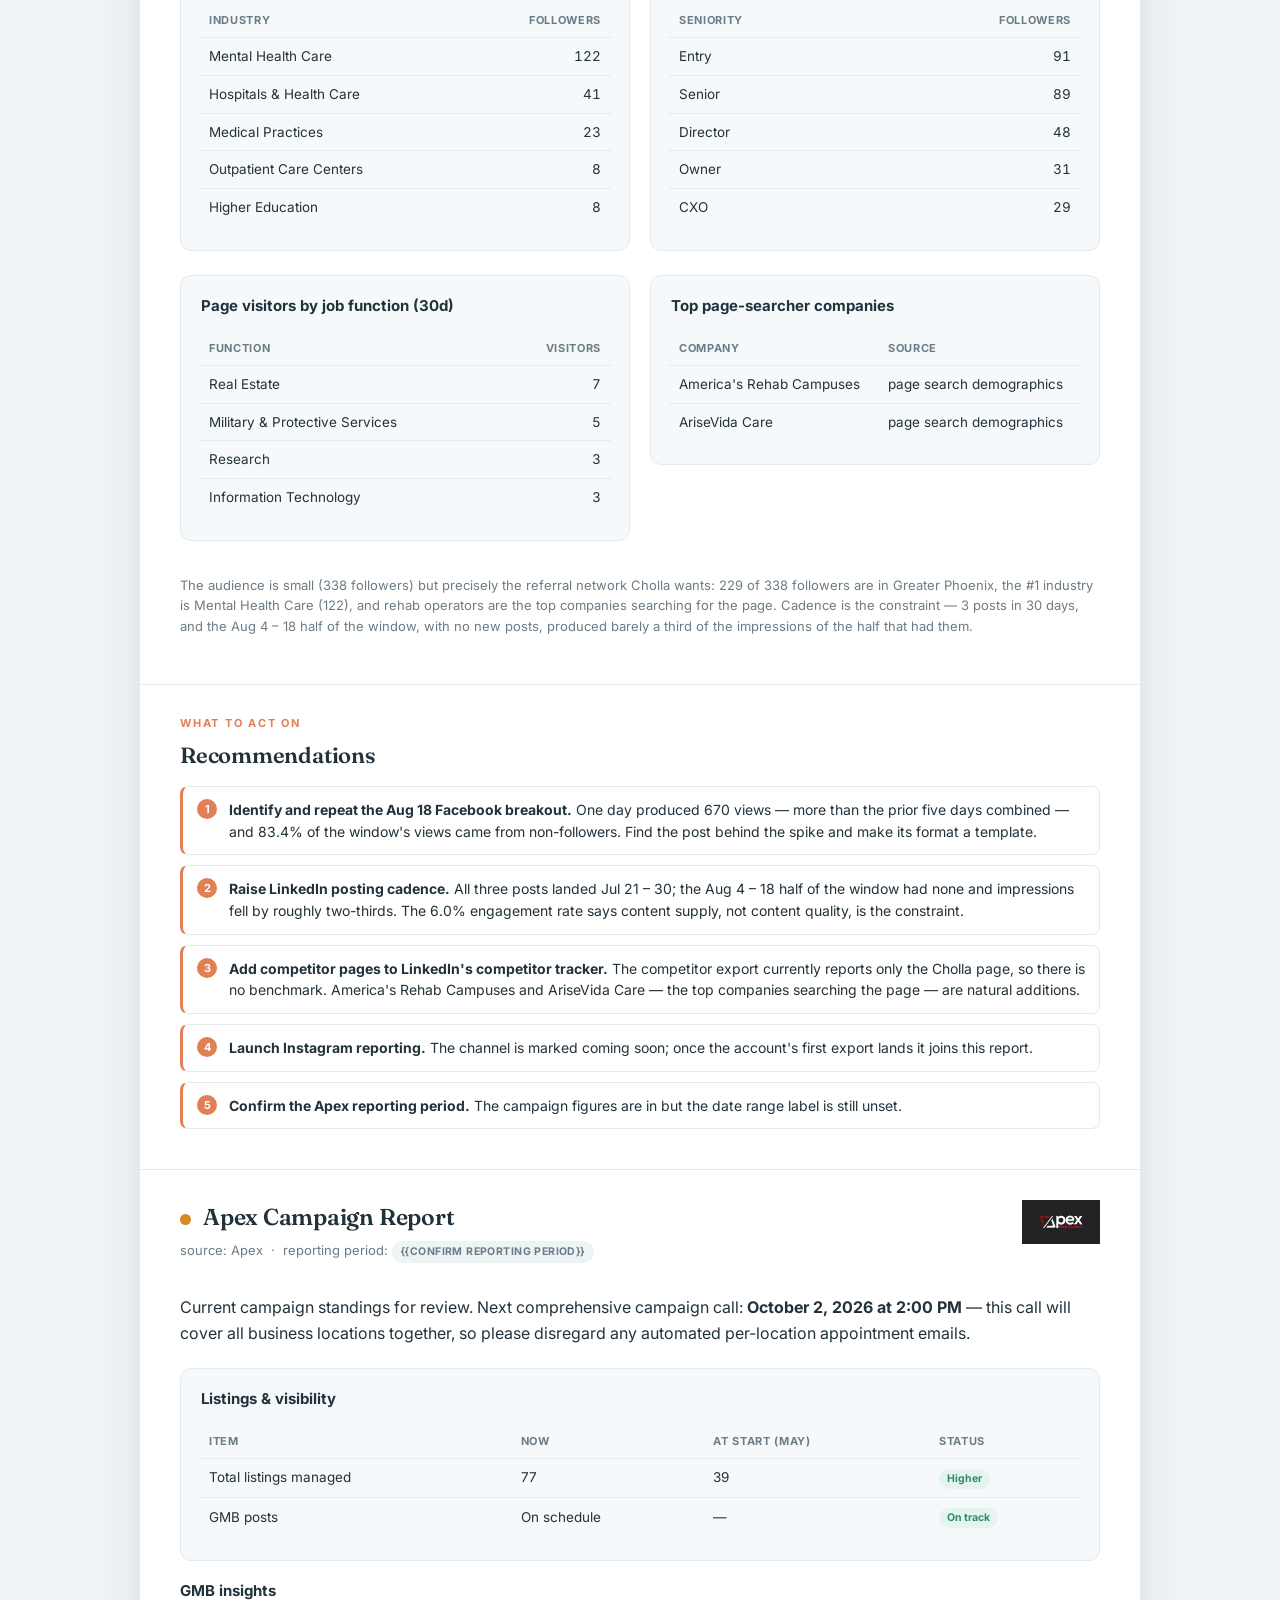
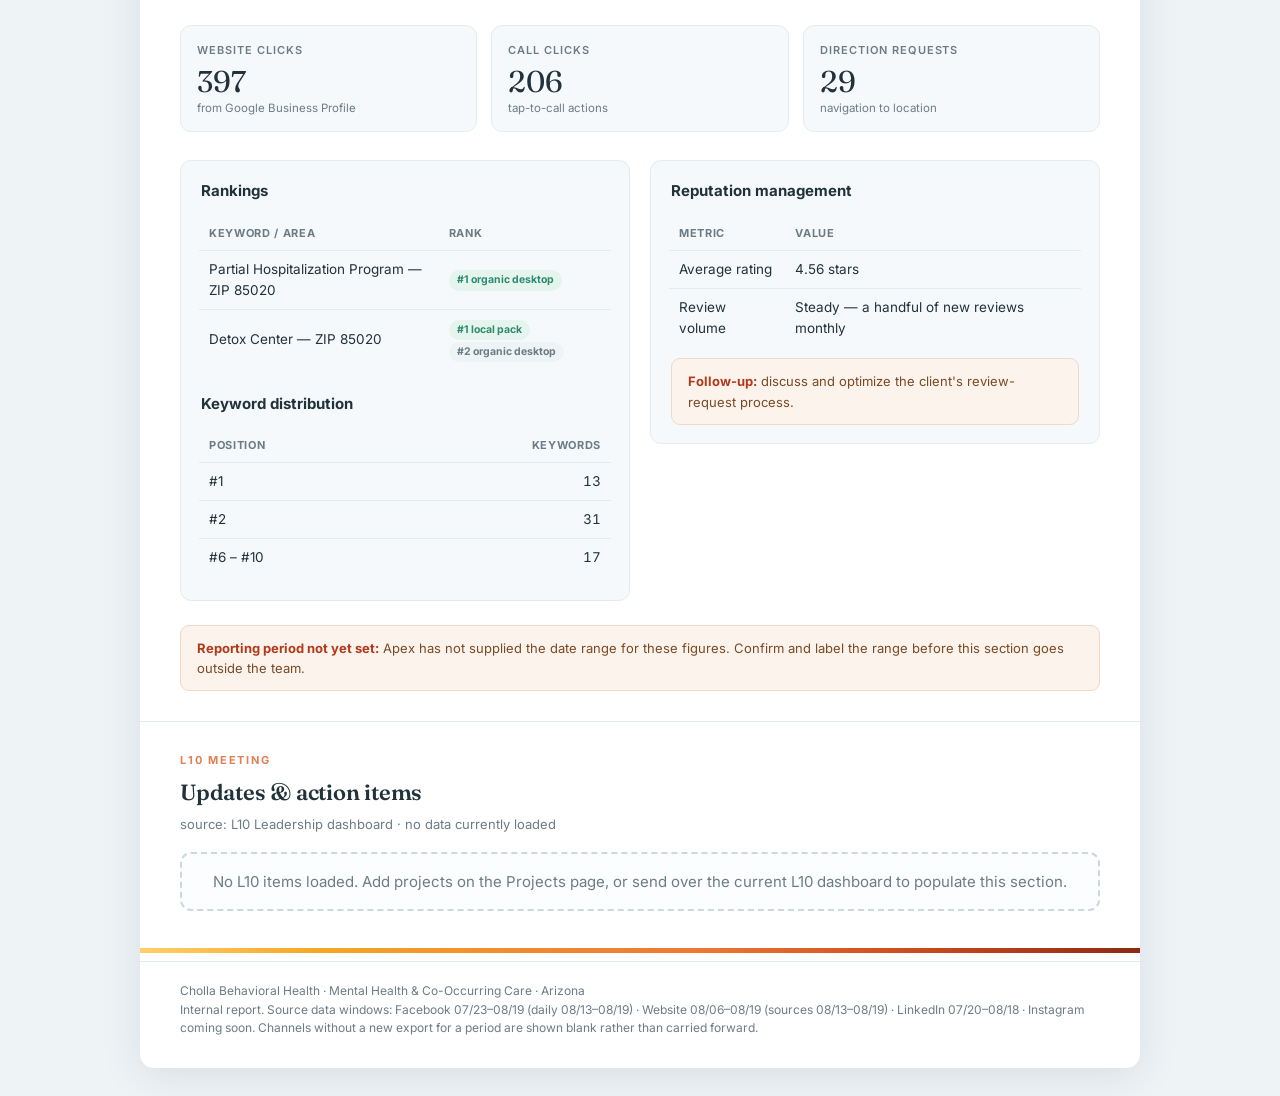
==== commit cab96c85: "Rebrand to Cholla Behavioral Health and load real Aug 20 channel data - Replace Sanctuary Recovery C" ====
--- a/index.html
+++ b/index.html
@@ -1,7 +1,7 @@
 <!DOCTYPE html>
 <html lang="en"><head><meta charset="utf-8">
 <meta name="viewport" content="width=device-width, initial-scale=1">
-<title>Sanctuary Recovery Centers — Performance Report</title>
+<title>Cholla Behavioral Health — Performance Report</title>
 <link rel="preconnect" href="https://fonts.googleapis.com">
 <link href="https://fonts.googleapis.com/css2?family=Fraunces:opsz,wght@9..144,500;9..144,600&family=Inter:wght@400;500;600;700&display=swap" rel="stylesheet">
 <link rel="stylesheet" href="report.css">
@@ -51,10 +51,14 @@
       ? card(c.formats.title, hbar(c.formats.series, { barX: c.formats.barX, color: meta.color, W: chartW(true) }), c.formats.note)
       : card(c.supporting.title, table(c.supporting.head, c.supporting.rows))
   );
-  s += c.peers
-    ? grid2(card(c.topPosts.title, table(c.topPosts.head, c.topPosts.rows)),
-            card(c.peers.title, table(c.peers.head, c.peers.rows), c.peers.note))
-    : card(c.topPosts.title, table(c.topPosts.head, c.topPosts.rows));
+  if (c.topPosts) {
+    s += c.peers
+      ? grid2(card(c.topPosts.title, table(c.topPosts.head, c.topPosts.rows)),
+              card(c.peers.title, table(c.peers.head, c.peers.rows), c.peers.note))
+      : card(c.topPosts.title, table(c.topPosts.head, c.topPosts.rows));
+  }
+  if (c.audience) { s += card(c.audience.title, table(c.audience.head, c.audience.rows), c.audience.note); }
+  if (c.pendingNote) { s += '<div class="warn">' + c.pendingNote + '</div>'; }
   if (c.warn) { s += '<div class="warn">' + c.warn + '</div>'; }
   if (c.footnote) { s += '<p class="sub" style="margin-top:16px">' + c.footnote + '</p>'; }
   return s + '</section>';
@@ -80,6 +84,7 @@
   if (c.weekly) {
     s += grid2(card(c.weekly.title, vbar(c.weekly.series, meta.color, chartW(true)), c.weekly.note),
                card(c.visitors.title, table(c.visitors.head, c.visitors.rows)));
+    if (c.search) { s += card(c.search.title, table(c.search.head, c.search.rows)); }
   } else if (c.monthly) {
     s += grid2(card(c.monthly.title, vbar(c.monthly.series, meta.color, chartW(true)), c.monthly.note),
                card(c.monthlyFollowers.title, vbar(c.monthlyFollowers.series, meta.color, chartW(true)), c.monthlyFollowers.note));
@@ -95,12 +100,15 @@
       COMPETITORS.note);
   }
 
-  if (c.industry) {
-    s += grid2(card(c.industry.title, table(c.industry.head, c.industry.rows)),
-               card(c.location.title, table(c.location.head, c.location.rows)));
-  } else {
+  if (c.location && c.jobFunction) {
     s += grid2(card(c.location.title, table(c.location.head, c.location.rows)),
                card(c.jobFunction.title, table(c.jobFunction.head, c.jobFunction.rows)));
+  }
+  if (c.industry && c.seniority) {
+    s += grid2(card(c.industry.title, table(c.industry.head, c.industry.rows)),
+               card(c.seniority.title, table(c.seniority.head, c.seniority.rows)));
+  }
+  if (c.visitorFunction && c.searchingCompanies) {
     s += grid2(card(c.visitorFunction.title, table(c.visitorFunction.head, c.visitorFunction.rows)),
                card(c.searchingCompanies.title, table(c.searchingCompanies.head, c.searchingCompanies.rows)));
   }
@@ -111,6 +119,13 @@
 
 function mutedSection(key, c) {
   var meta = CHANNEL_META[key];
+  if (c.comingSoon) {
+    return '<section class="muted">' +
+      '<div class="sechead"><span class="dot" style="background:' + meta.color + '"></span><h2>' + meta.name + '</h2></div>' +
+      '<p class="sub">Coming soon</p>' +
+      '<div class="placeholder">' + meta.name + ' reporting is coming soon — the channel joins this report with its first export.</div>' +
+    '</section>';
+  }
   return '<section class="muted">' +
     '<div class="sechead"><span class="dot" style="background:' + meta.color + '"></span><h2>' + meta.name + '</h2></div>' +
     '<p class="sub">' + (c.pending ? 'Verified export pending' : 'No export available for this reporting period') + '</p>' +
@@ -144,16 +159,16 @@
   return s + '</ol></section>';
 }
 
-/* ── BizIQ campaign report (vendor report — not period-scoped) ───────── */
-function renderBizIQ() {
-  var B = BIZIQ;
+/* ── Apex campaign report (vendor report — not period-scoped) ───────── */
+function renderApex() {
+  var B = APEX;
   return '<section>' +
   '<div style="display:flex;align-items:flex-start;justify-content:space-between;gap:20px;flex-wrap:wrap">' +
     '<div>' +
       '<div class="sechead"><span class="dot" style="background:var(--gold)"></span><h2>' + esc(B.title) + '</h2></div>' +
       '<p class="sub">' + esc(B.source) + ' &nbsp;·&nbsp; reporting period: <span class="win-chip">' + esc(B.window) + '</span></p>' +
     '</div>' +
-    '<img src="logo.png" alt="BizIQ — smart local marketing" style="height:44px;width:auto;display:block;flex:0 0 auto">' +
+    '<img src="logo.png" alt="Apex Web Studios" style="height:44px;width:auto;display:block;flex:0 0 auto">' +
   '</div>' +
   '<p class="lead">' + B.intro + '</p>' +
   card(B.listings.title, table(B.listings.head, B.listings.rows)) +
@@ -175,11 +190,13 @@
 }
 
 function renderL10() {
+  var body = L10.rows.length
+    ? card(L10.owner, table(L10.head, L10.rows, { numeric: function () { return false; } }))
+    : '<div class="placeholder" style="padding:16px">No L10 items loaded. Add projects on the Projects page, or send ' +
+      'over the current L10 dashboard to populate this section.</div>';
   return '<section><div class="eyebrow">L10 meeting</div>' +
     '<h2 style="font-size:22px;margin:6px 0 4px">Updates &amp; action items</h2>' +
-    '<p class="sub">' + esc(L10.source) + '</p>' +
-    card(L10.owner, table(L10.head, L10.rows, { numeric: function () { return false; } })) +
-    '<div class="placeholder" style="padding:16px">Other owners\' L10 items can be added here from the same dashboard on request.</div>' +
+    '<p class="sub">' + esc(L10.source) + '</p>' + body +
   '</section>';
 }
 
@@ -209,7 +226,7 @@
     renderInstagram(ch.instagram) +
     renderLinkedIn(ch.linkedin) +
     renderRecommendations(snap) +
-    renderBizIQ() +
+    renderApex() +
     renderL10() +
     pageFooter(snap.dataLine);
 
@@ -218,7 +235,7 @@
     render(this.value);
     document.getElementById('period').focus();
   });
-  document.title = 'Sanctuary Recovery Centers — ' + snap.label;
+  document.title = 'Cholla Behavioral Health — ' + snap.label;
 }
 
 var _current = REPORT_ORDER[0], _w = 0, _t;
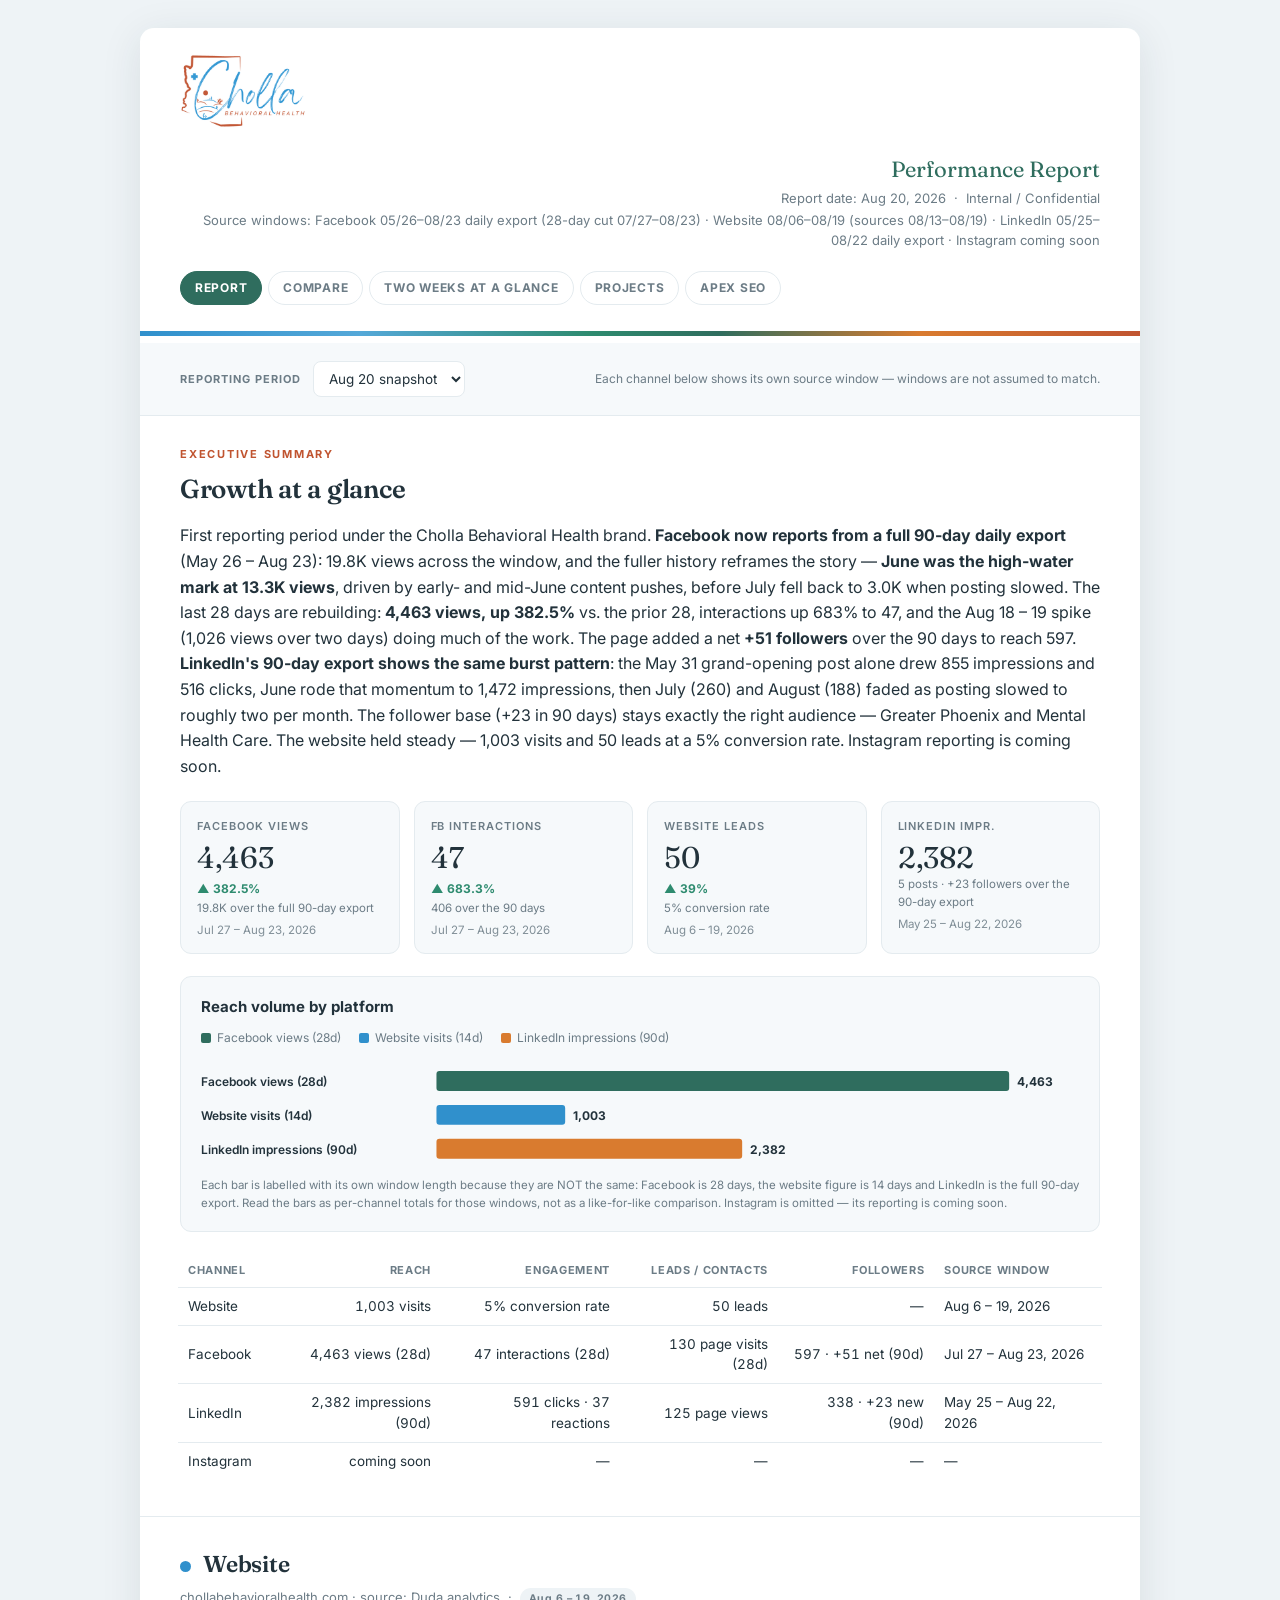
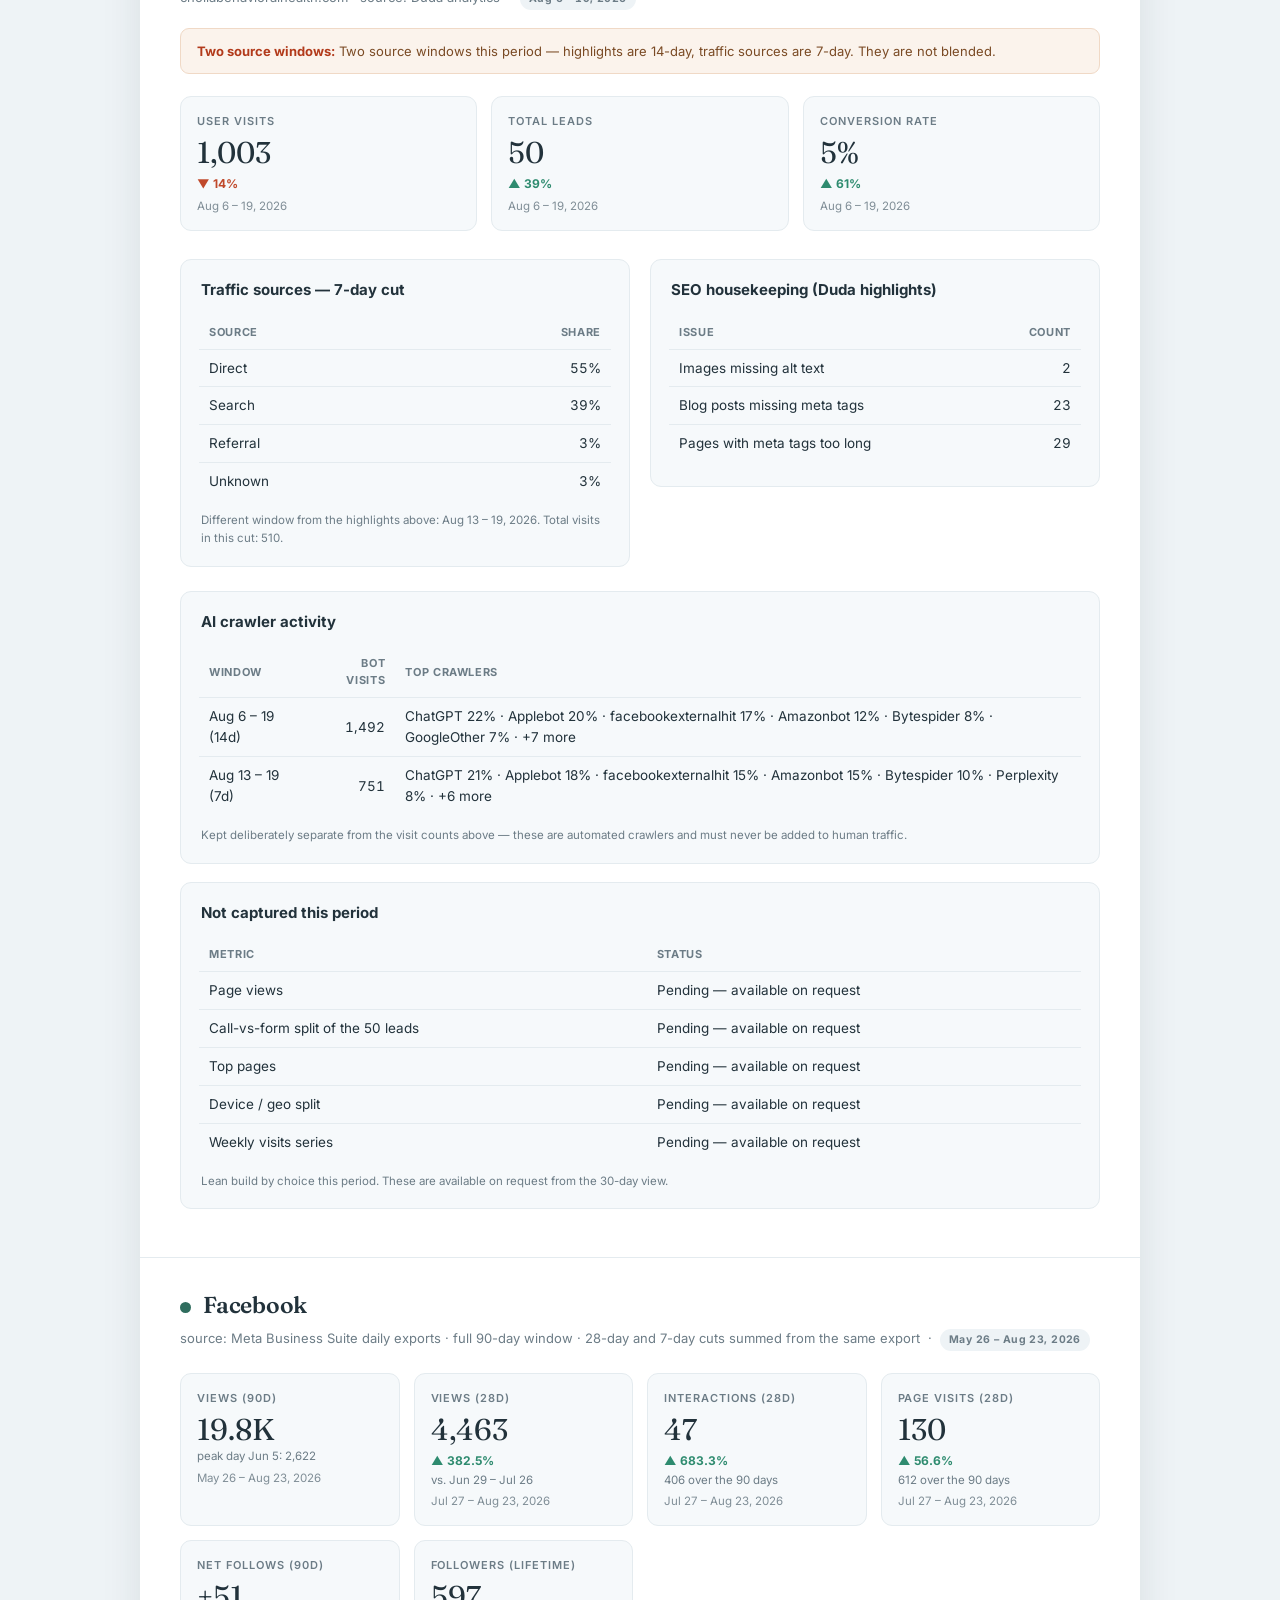
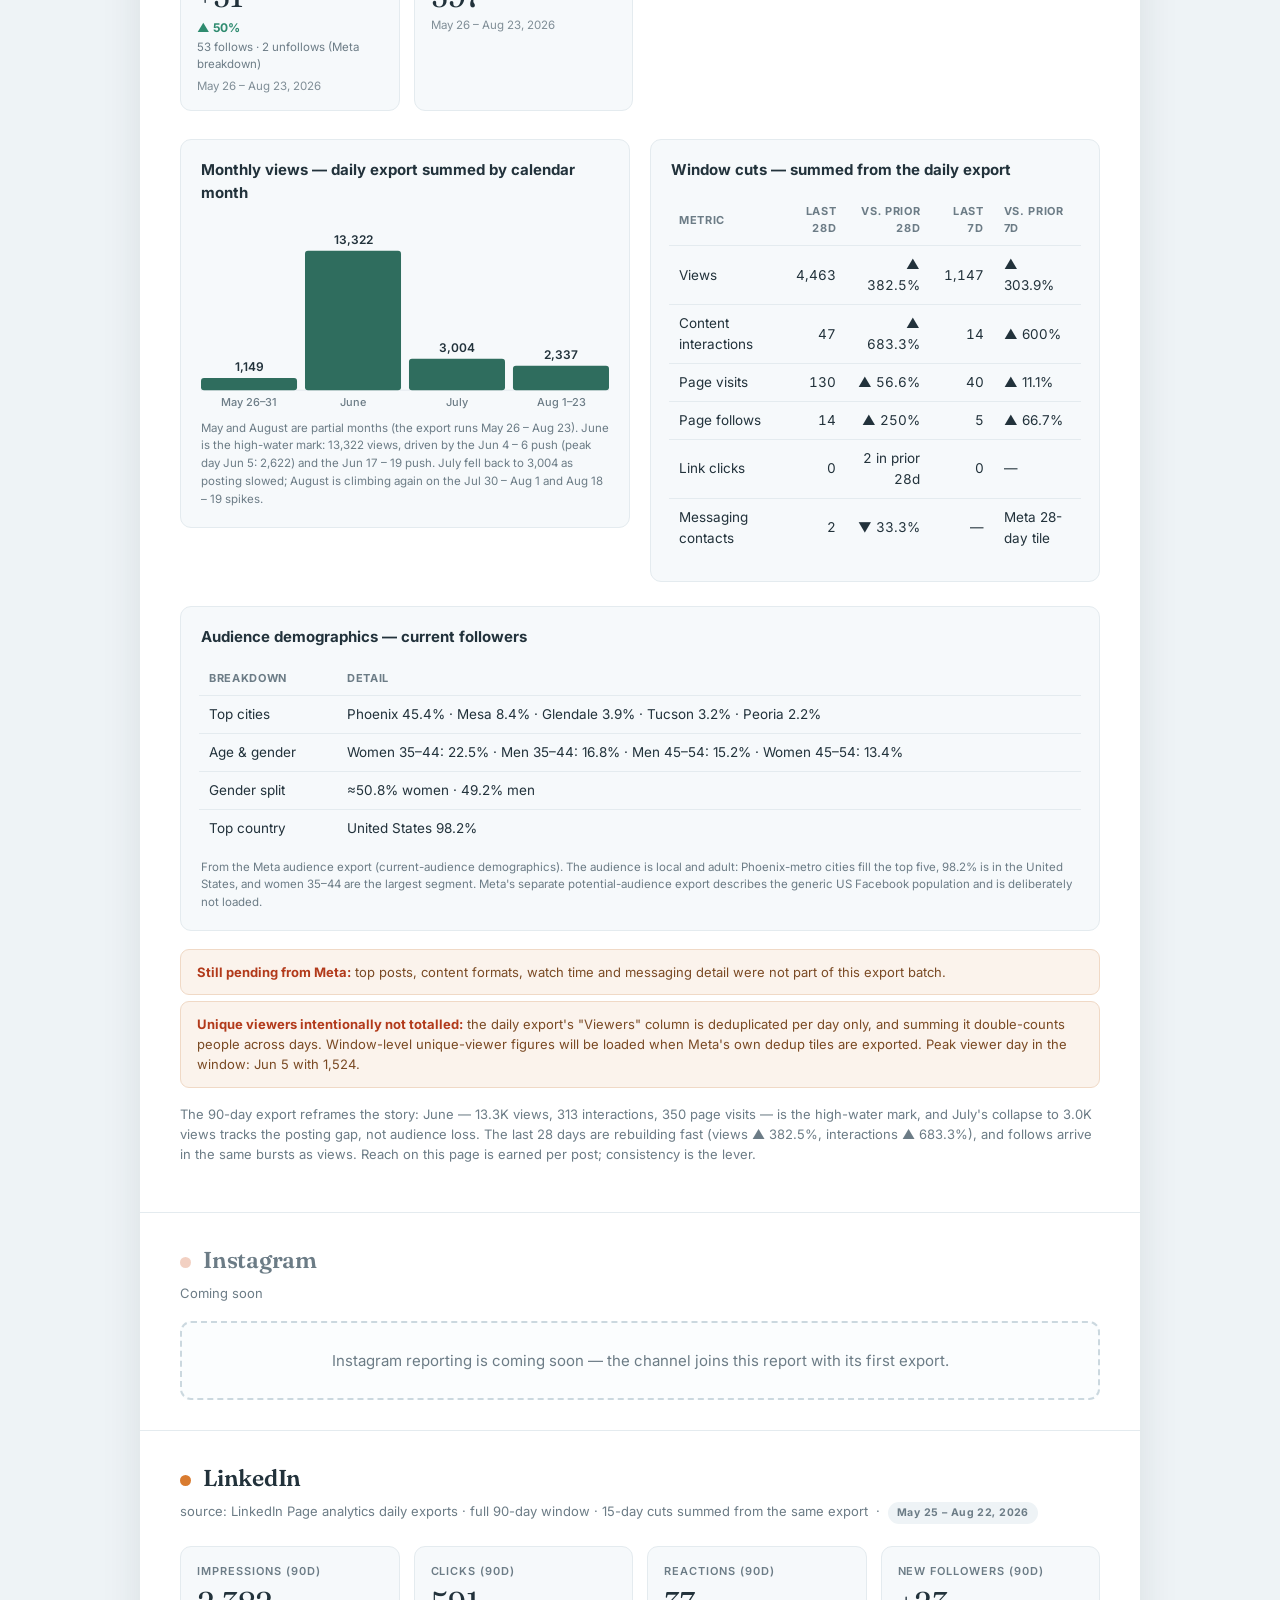
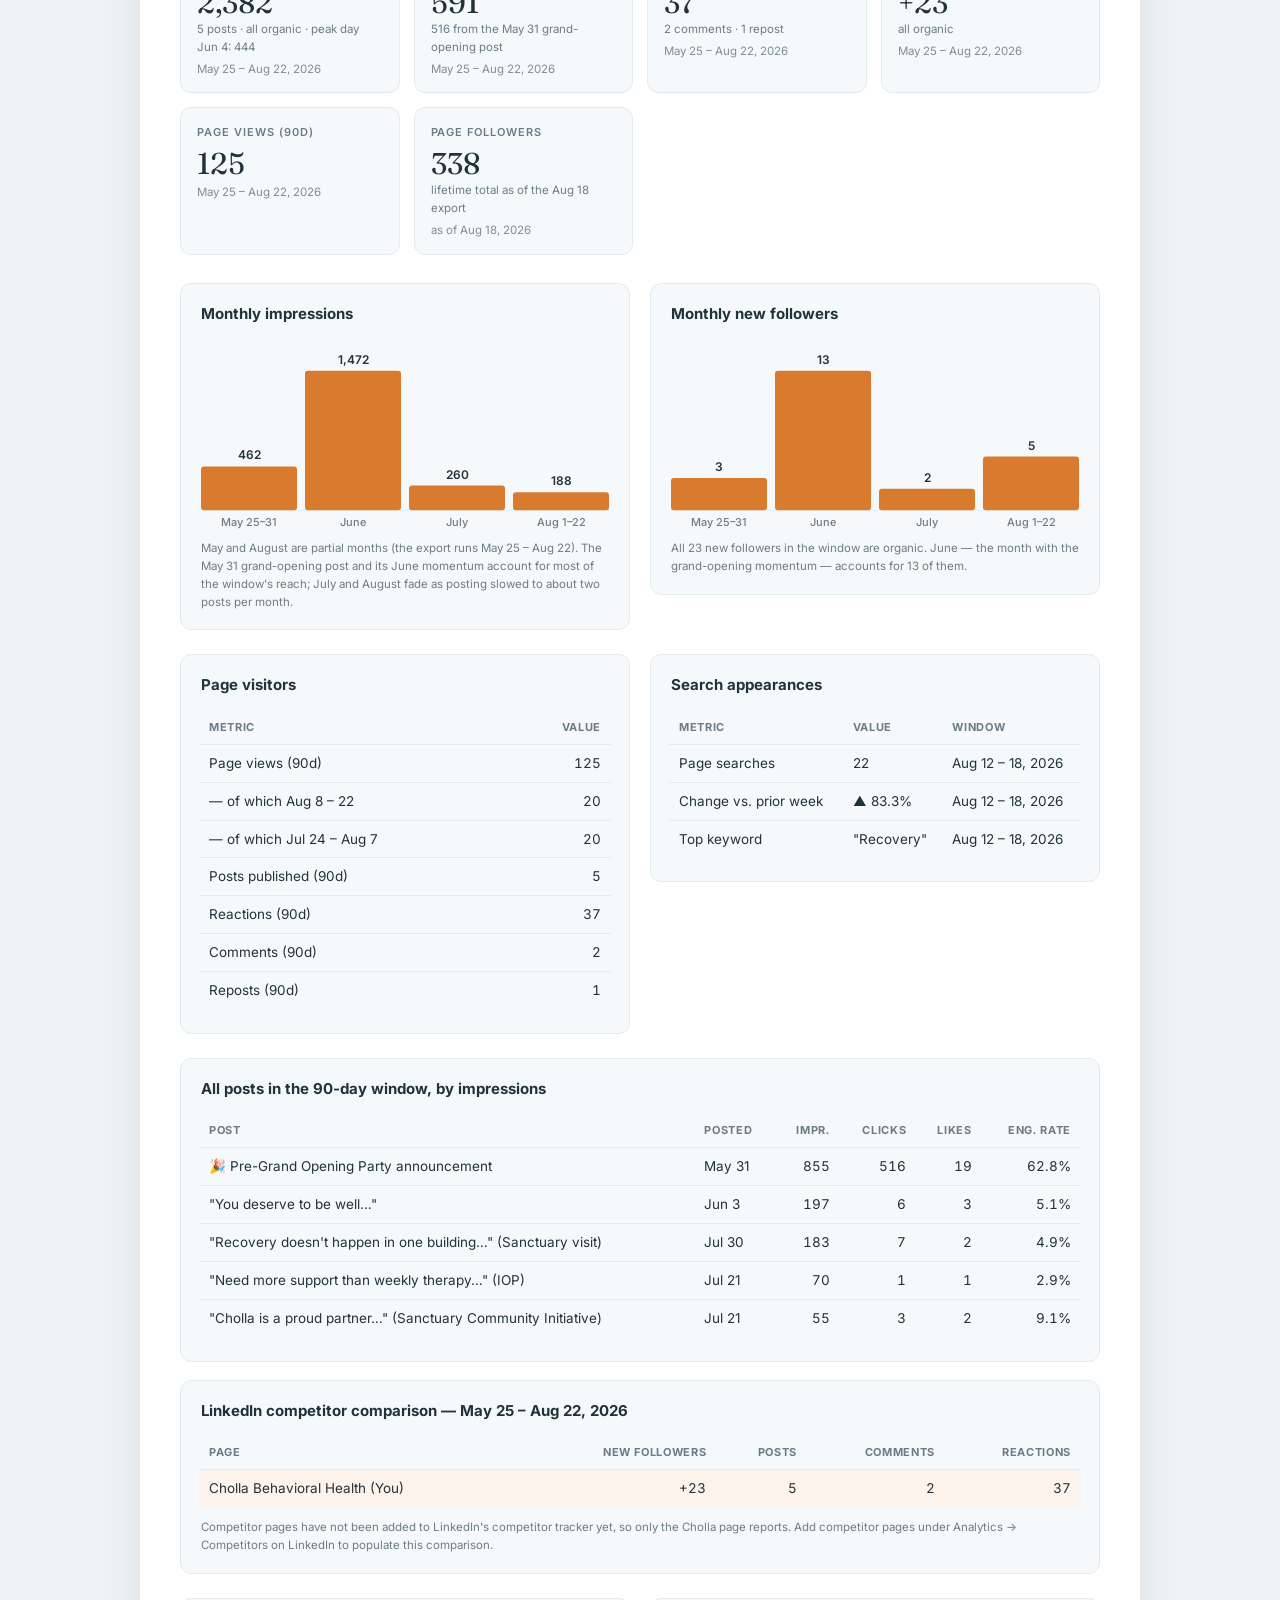
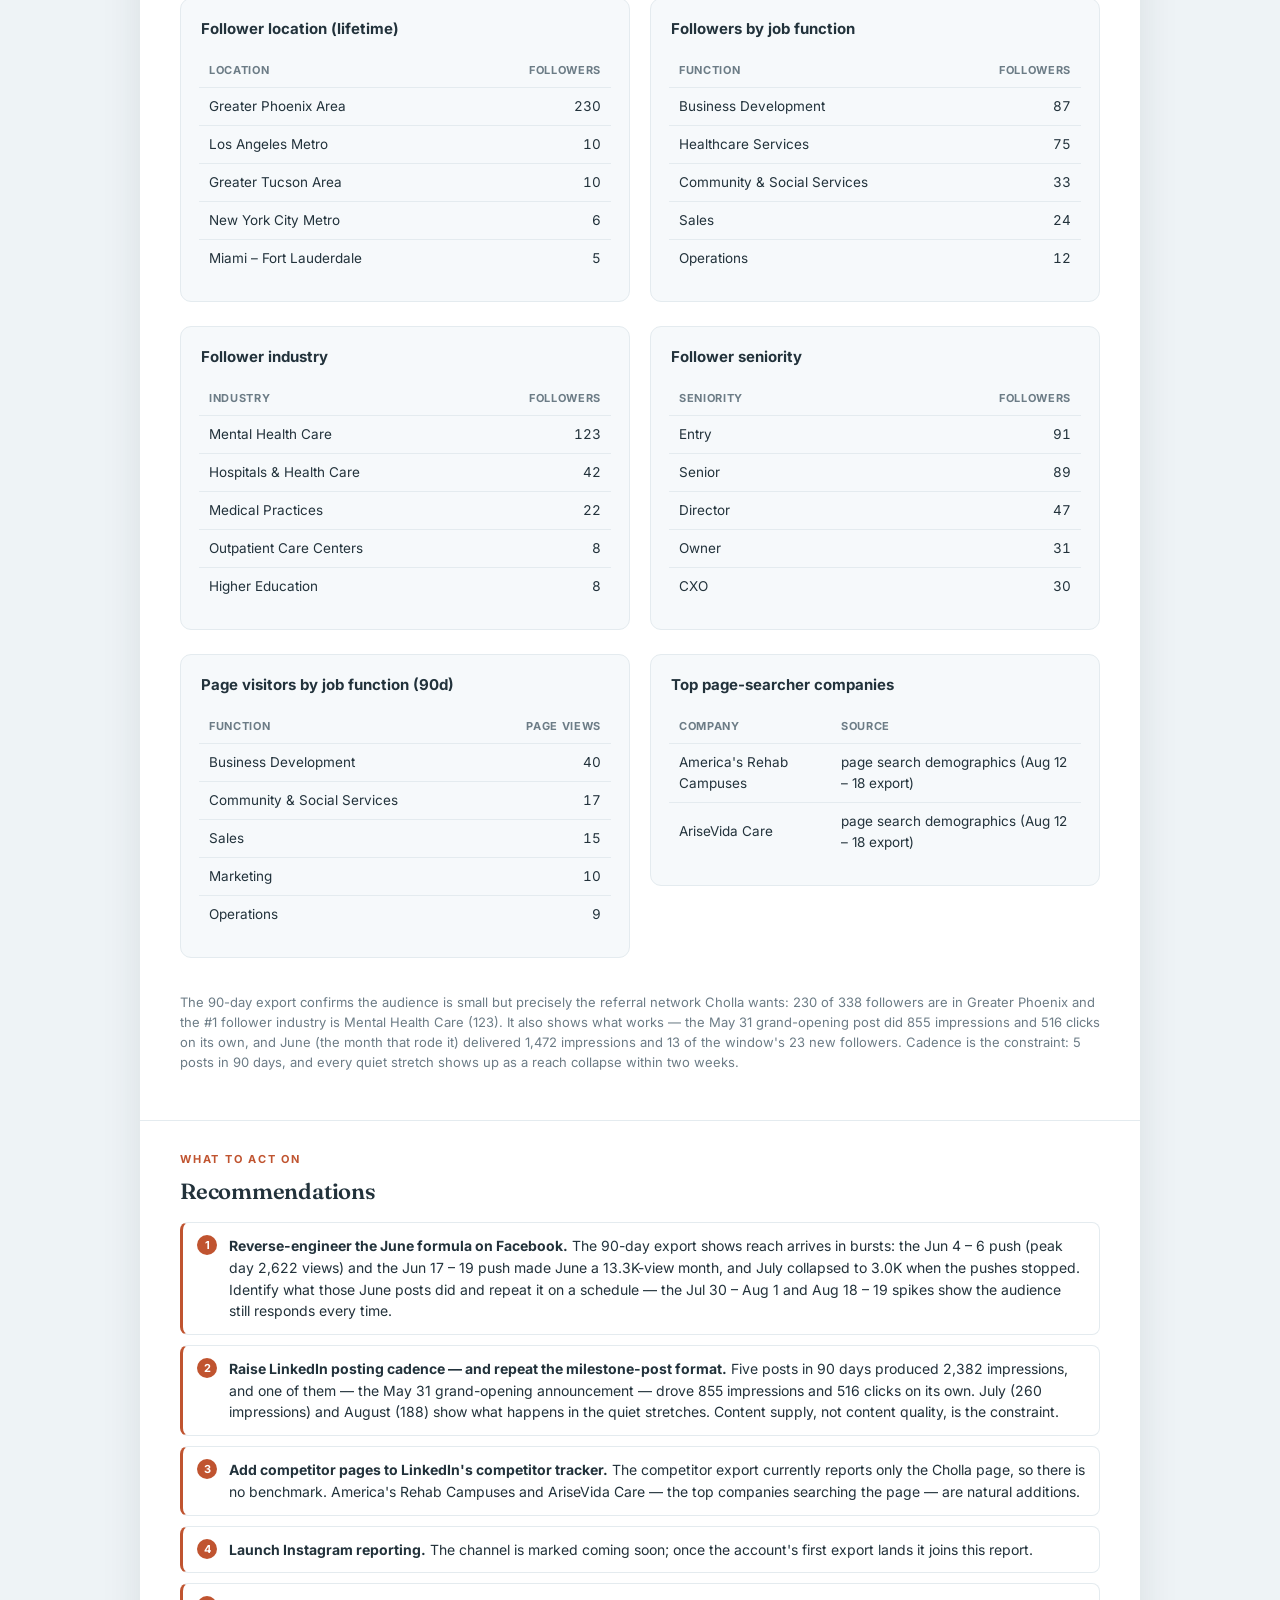
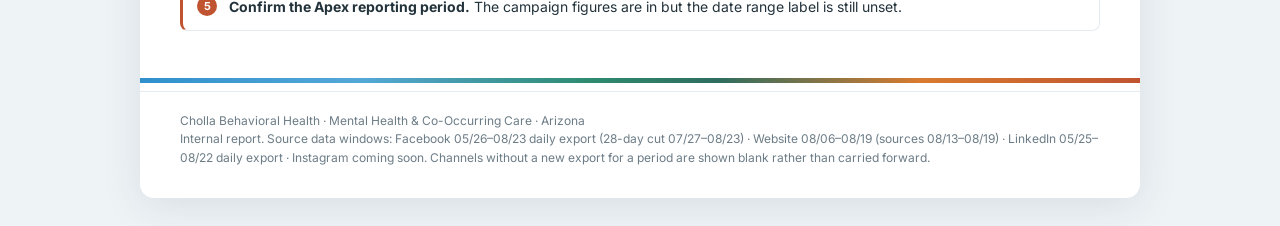
==== commit 5634f013: "Remove Apex campaign and L10 sections from the Report page The Apex Web Studios reporting now lives " ====
--- a/index.html
+++ b/index.html
@@ -159,47 +159,6 @@
   return s + '</ol></section>';
 }
 
-/* ── Apex campaign report (vendor report — not period-scoped) ───────── */
-function renderApex() {
-  var B = APEX;
-  return '<section>' +
-  '<div style="display:flex;align-items:flex-start;justify-content:space-between;gap:20px;flex-wrap:wrap">' +
-    '<div>' +
-      '<div class="sechead"><span class="dot" style="background:var(--gold)"></span><h2>' + esc(B.title) + '</h2></div>' +
-      '<p class="sub">' + esc(B.source) + ' &nbsp;·&nbsp; reporting period: <span class="win-chip">' + esc(B.window) + '</span></p>' +
-    '</div>' +
-    '<img src="logo.png" alt="Apex Web Studios" style="height:44px;width:auto;display:block;flex:0 0 auto">' +
-  '</div>' +
-  '<p class="lead">' + B.intro + '</p>' +
-  card(B.listings.title, table(B.listings.head, B.listings.rows)) +
-  '<h3 style="font-size:15px;margin:18px 0 0;font-family:Inter,sans-serif;font-weight:700;letter-spacing:0">GMB insights</h3>' +
-  kpis(B.gmb, 3) +
-  grid2(
-    '<div class="card"><h3>' + esc(B.rankings.title) + '</h3>' +
-      table(B.rankings.head, B.rankings.rows, { numeric: function () { return false; } }) +
-      '<h3 style="margin-top:16px">' + esc(B.distribution.title) + '</h3>' +
-      table(B.distribution.head, B.distribution.rows) +
-    '</div>',
-    '<div class="card"><h3>' + esc(B.reputation.title) + '</h3>' +
-      table(B.reputation.head, B.reputation.rows) +
-      '<div class="warn">' + B.followUp + '</div>' +
-    '</div>'
-  ) +
-  '<div class="warn">' + B.warn + '</div>' +
-  '</section>';
-}
-
-function renderL10() {
-  var body = L10.rows.length
-    ? card(L10.owner, table(L10.head, L10.rows, { numeric: function () { return false; } }))
-    : '<div class="placeholder" style="padding:16px">No L10 items loaded. Add projects on the Projects page, or send ' +
-      'over the current L10 dashboard to populate this section.</div>';
-  return '<section><div class="eyebrow">L10 meeting</div>' +
-    '<h2 style="font-size:22px;margin:6px 0 4px">Updates &amp; action items</h2>' +
-    '<p class="sub">' + esc(L10.source) + '</p>' + body +
-  '</section>';
-}
-
 /* ── period selector + full render ───────────────────────────────────── */
 function periodBar(currentId) {
   var s = '<div class="periodbar"><label for="period">Reporting period</label>' +
@@ -226,8 +185,6 @@
     renderInstagram(ch.instagram) +
     renderLinkedIn(ch.linkedin) +
     renderRecommendations(snap) +
-    renderApex() +
-    renderL10() +
     pageFooter(snap.dataLine);
 
   applyDataLabels();
--- a/report.css
+++ b/report.css
@@ -1,4 +1,4 @@
-:root{--blue:#1C9AD6;--teal:#2C5468;--coral:#E17F55;--gold:#D98A1F;--ink:#22323B;--muted:#6C7C86;--line:#E4EBEF;--paper:#F6F9FB}
+:root{--blue:#3090CC;--teal:#2F6D5E;--coral:#C05430;--gold:#D97B2F;--ink:#22323B;--muted:#6C7C86;--line:#E4EBEF;--paper:#F6F9FB}
 *{box-sizing:border-box}
 body{margin:0;background:#eef3f6;color:var(--ink);
  font-family:Inter,-apple-system,BlinkMacSystemFont,"Segoe UI",Roboto,sans-serif;
@@ -7,7 +7,7 @@
  box-shadow:0 8px 40px rgba(34,50,59,.10)}
 h1,h2,h3{font-family:Fraunces,Georgia,"Times New Roman",serif;font-weight:600;letter-spacing:-.01em}
 .phoenix{height:5px;border:0;
- background:linear-gradient(90deg,#FFD166 0%,#F5A623 18%,#F08A2E 38%,#EE7A33 55%,#D65521 72%,#B23A1B 88%,#8C2A14 100%);
+ background:linear-gradient(90deg,#3090CC 0%,#54A8D8 22%,#2E8B6F 45%,#2F6D5E 58%,#D97B2F 78%,#C05430 100%);
  background-size:100% 100%}
 /* header */
 header{padding:26px 40px 20px;display:flex;align-items:center;justify-content:space-between;gap:24px;flex-wrap:wrap}
